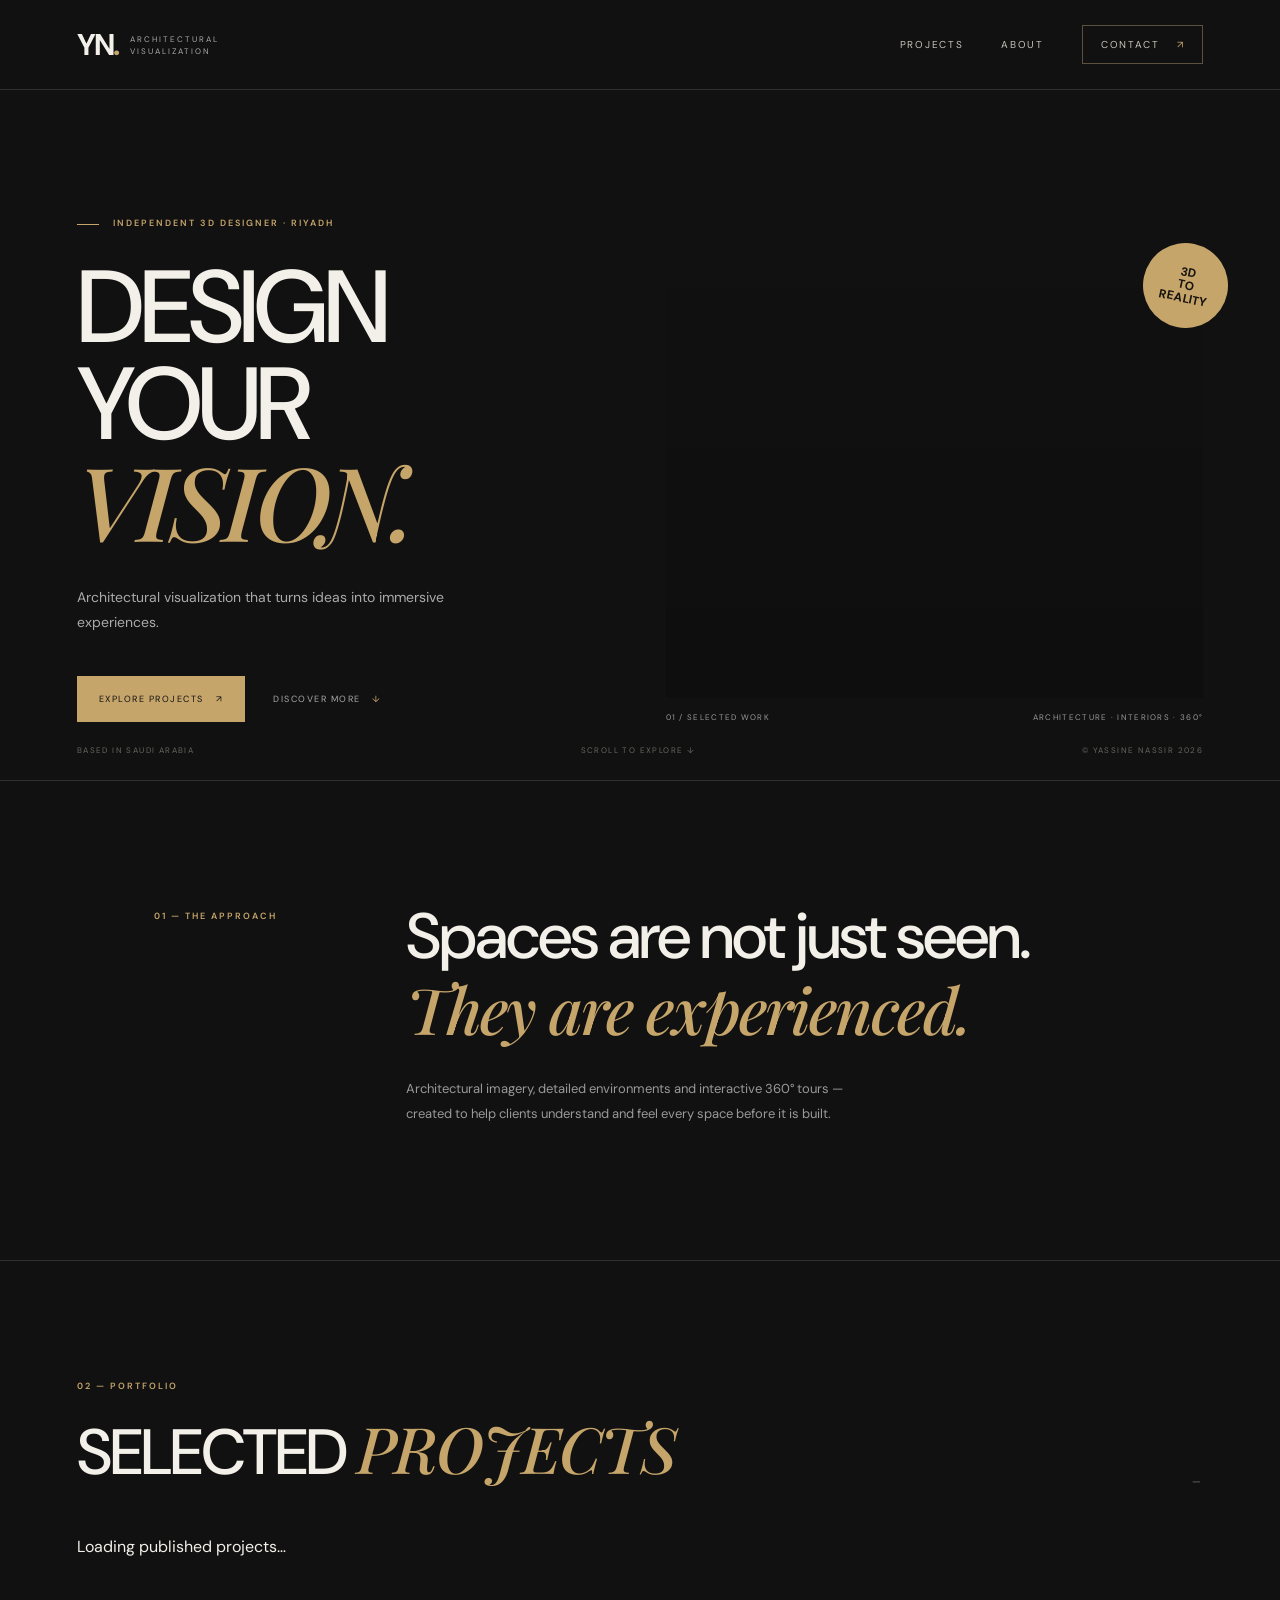
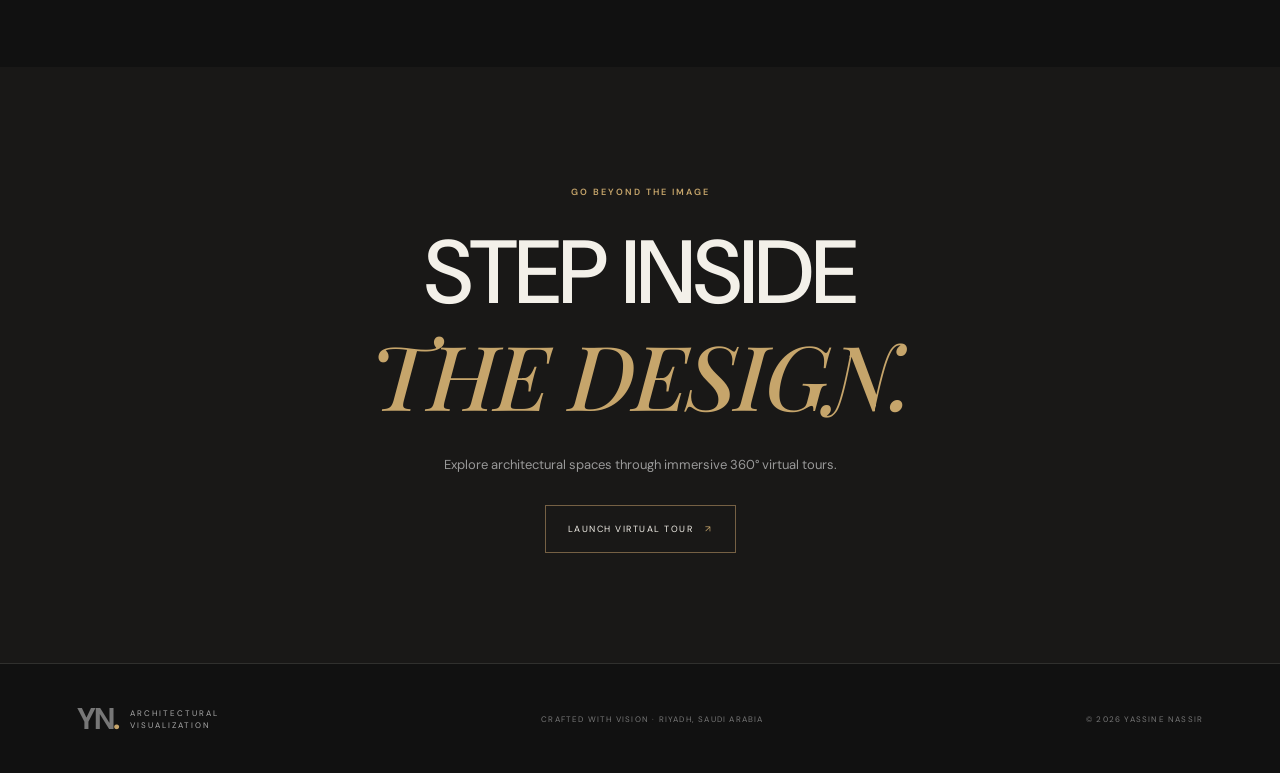
==== index.html @ 3c8d5daf "Load homepage projects from database" ====
<!doctype html>
<html lang="en">
<head>
  <meta charset="utf-8"><meta name="viewport" content="width=device-width,initial-scale=1">
  <meta name="theme-color" content="#111111"><meta name="description" content="Yassine Nassir — Architectural Visualization and 360° Virtual Tours.">
  <title>YN 3D — Architectural Visualization</title>
  <link rel="preconnect" href="https://fonts.googleapis.com"><link rel="preconnect" href="https://fonts.gstatic.com" crossorigin>
  <link href="https://fonts.googleapis.com/css2?family=DM+Sans:wght@400;500;600;700&family=Playfair+Display:wght@500;600;700&display=swap" rel="stylesheet">
  <link rel="stylesheet" href="css/style.css">
</head>
<body>
  <header class="site-header"><a class="brand" href="index.html"><span class="brand-mark">YN<span>.</span></span><span class="brand-caption">ARCHITECTURAL<br>VISUALIZATION</span></a><nav><a href="#work">PROJECTS</a><a href="#about">ABOUT</a><a class="nav-contact" href="mailto:hello@example.com">CONTACT <span>↗</span></a></nav><button class="menu-toggle" aria-label="Open menu">☰</button></header>
  <main>
    <section class="hero"><div class="hero-copy"><p class="eyebrow"><span></span> INDEPENDENT 3D DESIGNER · RIYADH</p><h1>DESIGN<br>YOUR <em>VISION.</em></h1><p class="hero-text">Architectural visualization that turns ideas into immersive experiences.</p><div class="hero-actions"><a class="button button-gold" href="#work">EXPLORE PROJECTS <span>↗</span></a><a class="text-link" href="#about">DISCOVER MORE <span>↓</span></a></div></div><div class="hero-visual"><div class="hero-image"></div><div class="hero-image-label"><span>01 / SELECTED WORK</span><span>ARCHITECTURE · INTERIORS · 360°</span></div><div class="hero-stamp">3D<br>TO<br>REALITY</div></div><div class="hero-bottom"><span>BASED IN SAUDI ARABIA</span><span>SCROLL TO EXPLORE ↓</span><span>© YASSINE NASSIR 2026</span></div></section>
    <section class="intro" id="about"><p class="eyebrow">01 — THE APPROACH</p><div><h2>Spaces are not just seen.<br><em>They are experienced.</em></h2><p>Architectural imagery, detailed environments and interactive 360° tours — created to help clients understand and feel every space before it is built.</p></div></section>
    <section class="work" id="work"><div class="section-heading"><div><p class="eyebrow">02 — PORTFOLIO</p><h2>SELECTED <em>PROJECTS</em></h2></div><span class="project-count" id="project-count">—</span></div>
      <div class="project-grid" id="project-grid"><div class="projects-loading">Loading published projects…</div></div>
    </section>
    <section class="tour-cta"><p class="eyebrow">GO BEYOND THE IMAGE</p><h2>STEP INSIDE<br><em>THE DESIGN.</em></h2><p>Explore architectural spaces through immersive 360° virtual tours.</p><a class="button button-outline" href="tour.html">LAUNCH VIRTUAL TOUR <span>↗</span></a></section>
  </main>
  <footer><a class="brand" href="index.html"><span class="brand-mark">YN<span>.</span></span><span class="brand-caption">ARCHITECTURAL<br>VISUALIZATION</span></a><span>CRAFTED WITH VISION · RIYADH, SAUDI ARABIA</span><span>© 2026 YASSINE NASSIR</span></footer>
  <script src="js/site.js"></script>
</body></html>
---- css/style.css ----
:root{--bg:#111;--panel:#171717;--text:#f3f0e9;--muted:#99958d;--gold:#c6a56b;--line:#30302e}*{box-sizing:border-box}html{scroll-behavior:smooth}body{margin:0;background:var(--bg);color:var(--text);font-family:'DM Sans',sans-serif}a{color:inherit;text-decoration:none}.site-header,footer{display:flex;align-items:center;justify-content:space-between;padding:25px 6vw;border-bottom:1px solid var(--line)}.brand{display:flex;align-items:center;gap:12px}.brand-mark{font-size:30px;font-weight:700;letter-spacing:-2px}.brand-mark span{color:var(--gold)}.brand-caption{font-size:8px;line-height:1.5;letter-spacing:2px;color:#aaa}.site-header nav{display:flex;align-items:center;gap:38px;font-size:10px;letter-spacing:1.7px}.site-header nav a{color:#c7c3bb}.nav-contact{border:1px solid #5c513f;padding:12px 18px}.nav-contact span,.button span{color:var(--gold);margin-left:12px}.menu-toggle{display:none;background:none;color:white;border:0;font-size:22px}.hero{min-height:690px;padding:100px 6vw 40px;position:relative;display:grid;grid-template-columns:1fr 1.05fr;gap:6vw;align-items:center}.eyebrow{font-size:9px;letter-spacing:2px;color:var(--gold);font-weight:600}.eyebrow span{display:inline-block;width:22px;height:1px;background:var(--gold);vertical-align:middle;margin-right:10px}.hero h1{font-size:clamp(64px,8vw,116px);line-height:.94;letter-spacing:-5px;margin:30px 0;font-weight:500}.hero h1 em,h2 em,.tour-sidebar h1 em{font-family:'Playfair Display',serif;color:var(--gold);font-weight:500}.hero-text{max-width:380px;color:#aaa;line-height:1.8;font-size:14px}.hero-actions{display:flex;align-items:center;gap:28px;margin-top:40px}.button{display:inline-flex;padding:17px 22px;font-size:9px;letter-spacing:1.5px;align-items:center}.button-gold{background:var(--gold);color:#111}.button-gold span{color:#111}.text-link{font-size:9px;letter-spacing:1.5px;color:#aaa}.text-link span{color:var(--gold);margin-left:8px}.hero-visual{position:relative}.hero-image{height:490px;background:linear-gradient(0deg,rgba(0,0,0,.18),transparent),url('https://images.unsplash.com/photo-1600607687939-ce8a6c25118c?auto=format&fit=crop&w=1600&q=85') center/cover}.hero-image-label{display:flex;justify-content:space-between;padding-top:14px;font-size:8px;letter-spacing:1.3px;color:#999}.hero-stamp{position:absolute;right:-25px;top:35px;background:var(--gold);color:#17130e;width:85px;height:85px;border-radius:50%;display:grid;place-content:center;text-align:center;font-size:12px;font-weight:700;line-height:1.1;transform:rotate(12deg)}.hero-bottom{position:absolute;bottom:25px;left:6vw;right:6vw;display:flex;justify-content:space-between;color:#686660;font-size:8px;letter-spacing:1.4px}.intro{padding:120px 12vw;display:grid;grid-template-columns:.7fr 2fr;border-top:1px solid var(--line);border-bottom:1px solid var(--line)}h2{font-size:clamp(36px,5vw,65px);font-weight:500;letter-spacing:-2px;line-height:1.12;margin:0}.intro p:not(.eyebrow){max-width:480px;color:#999;line-height:1.9;font-size:13px;margin-top:28px}.work{padding:110px 6vw}.section-heading{display:flex;justify-content:space-between;align-items:end;margin-bottom:48px}.section-heading h2{margin-top:20px}.project-count{font-size:10px;color:#777;letter-spacing:2px}.project-grid{display:grid;grid-template-columns:1fr 1fr;gap:50px 25px}.project-large{grid-column:span 2}.project-image{height:320px;display:block;position:relative;overflow:hidden;background-size:cover;background-position:center}.project-large .project-image{height:510px}.image-villa{background-image:url('https://images.unsplash.com/photo-1600607687920-4e2a09cf159d?auto=format&fit=crop&w=1800&q=85')}.image-interior{background-image:url('https://images.unsplash.com/photo-1600210492486-724fe5c67fb0?auto=format&fit=crop&w=1200&q=85')}.image-hospital{background-image:url('https://images.unsplash.com/photo-1519494026892-80bbd2d6fd0d?auto=format&fit=crop&w=1200&q=85')}.project-image:after{content:'';position:absolute;inset:0;background:linear-gradient(0deg,rgba(0,0,0,.4),transparent 55%)}.project-type{position:absolute;bottom:20px;left:22px;z-index:1;font-size:9px;letter-spacing:1.7px}.project-open{position:absolute;right:20px;top:20px;z-index:1;background:var(--gold);color:#111;border-radius:50%;width:42px;height:42px;display:grid;place-items:center}.project-meta{display:flex;justify-content:space-between;align-items:center;padding:20px 0;border-bottom:1px solid var(--line)}.project-meta h3{font-size:17px;font-weight:500;margin:0 0 7px}.project-meta p{font-size:10px;color:#888;margin:0}.project-arrow{font-size:9px;letter-spacing:1px;color:var(--gold)}.muted{color:#666}.tour-cta{text-align:center;padding:110px 20px;background:#191817}.tour-cta h2{font-size:clamp(50px,7vw,90px);margin:25px 0}.tour-cta>p:not(.eyebrow){color:#999;font-size:13px;margin-bottom:32px}.button-outline{border:1px solid #756044}.tour-cta .button-outline span{color:var(--gold)}footer{border-top:1px solid var(--line);border-bottom:0;color:#777;font-size:8px;letter-spacing:1.2px;padding-top:35px;padding-bottom:35px}@media(max-width:760px){.site-header nav{display:none}.menu-toggle{display:block}.hero{display:block;padding-top:75px;padding-bottom:90px}.hero h1{font-size:72px}.hero-visual{margin-top:55px}.hero-image{height:340px}.hero-bottom span:nth-child(2){display:none}.intro{padding:75px 7vw;display:block}.intro>div{margin-top:30px}.work{padding:75px 6vw}.project-grid{grid-template-columns:1fr}.project-large{grid-column:auto}.project-large .project-image,.project-image{height:280px}.project-meta{gap:10px}.project-meta h3{font-size:14px}.project-arrow{font-size:8px}footer{flex-wrap:wrap;gap:20px}footer>span:nth-child(2){display:none}}
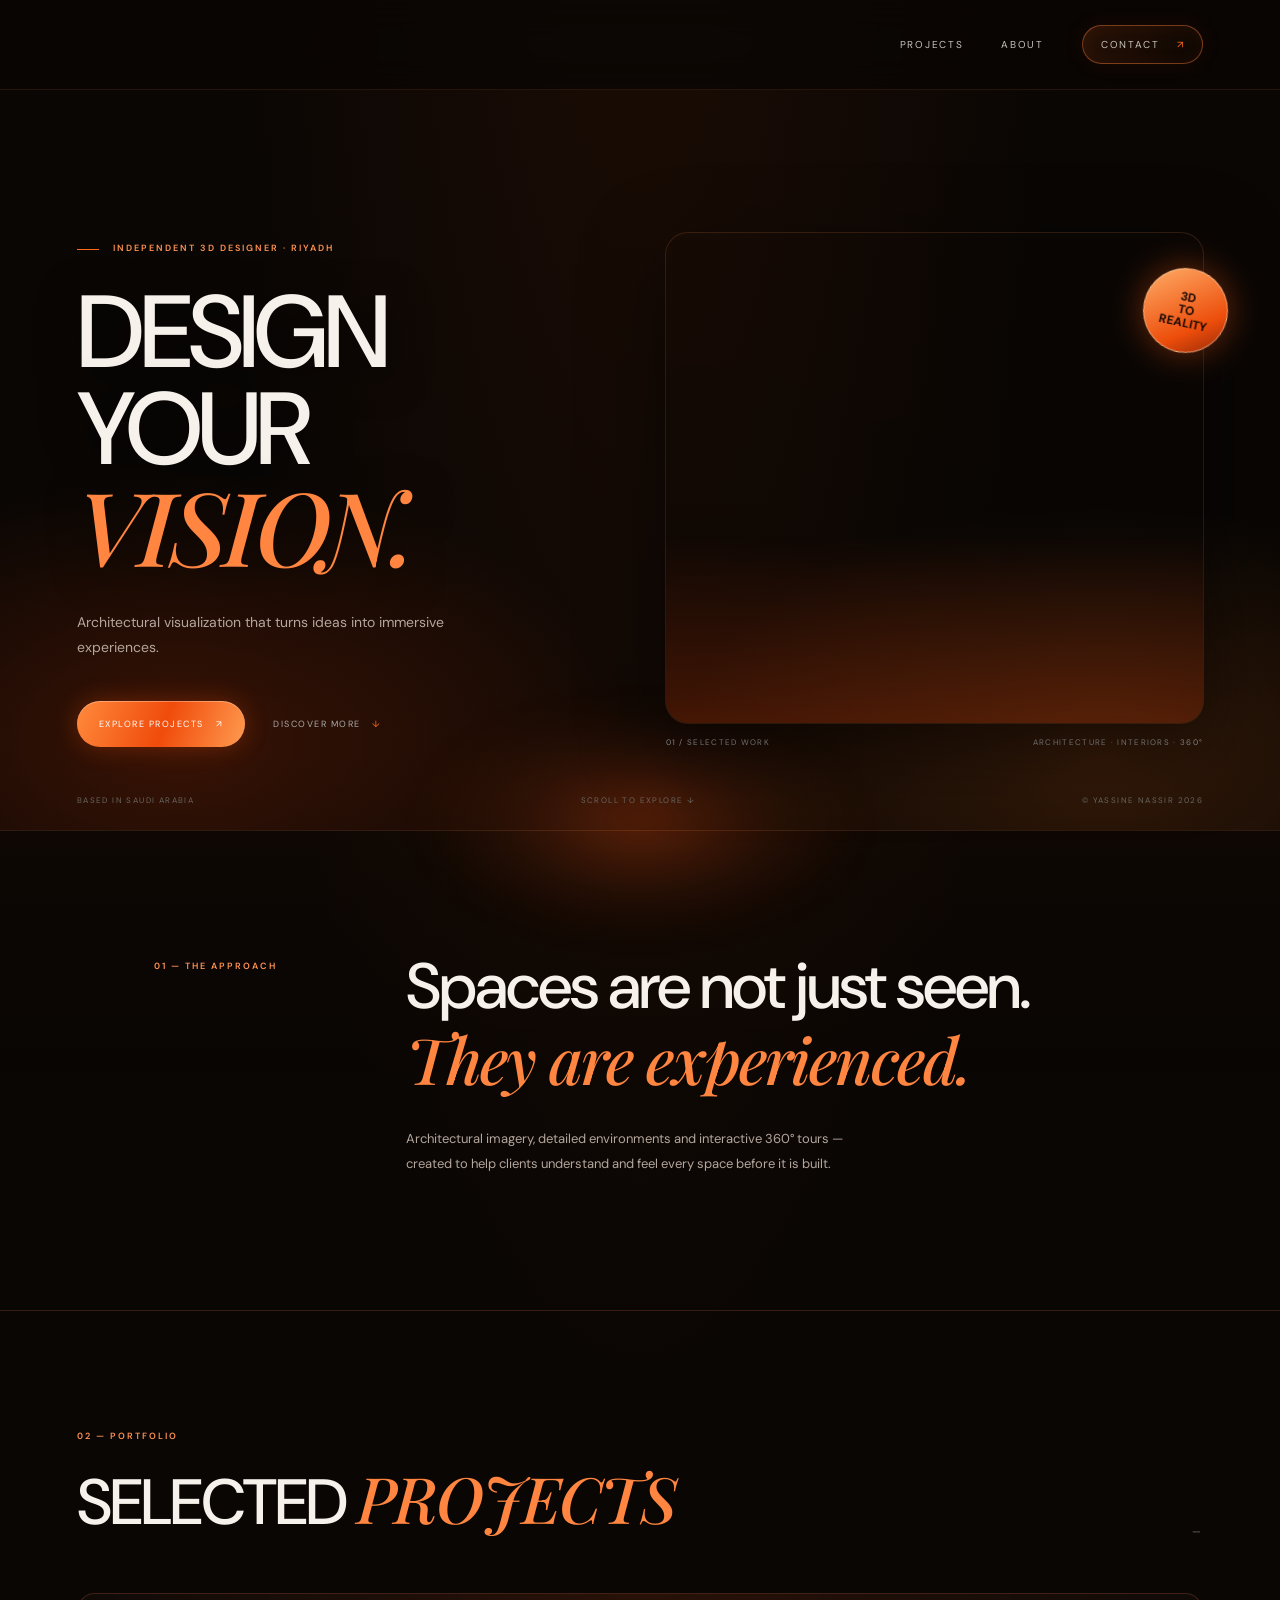
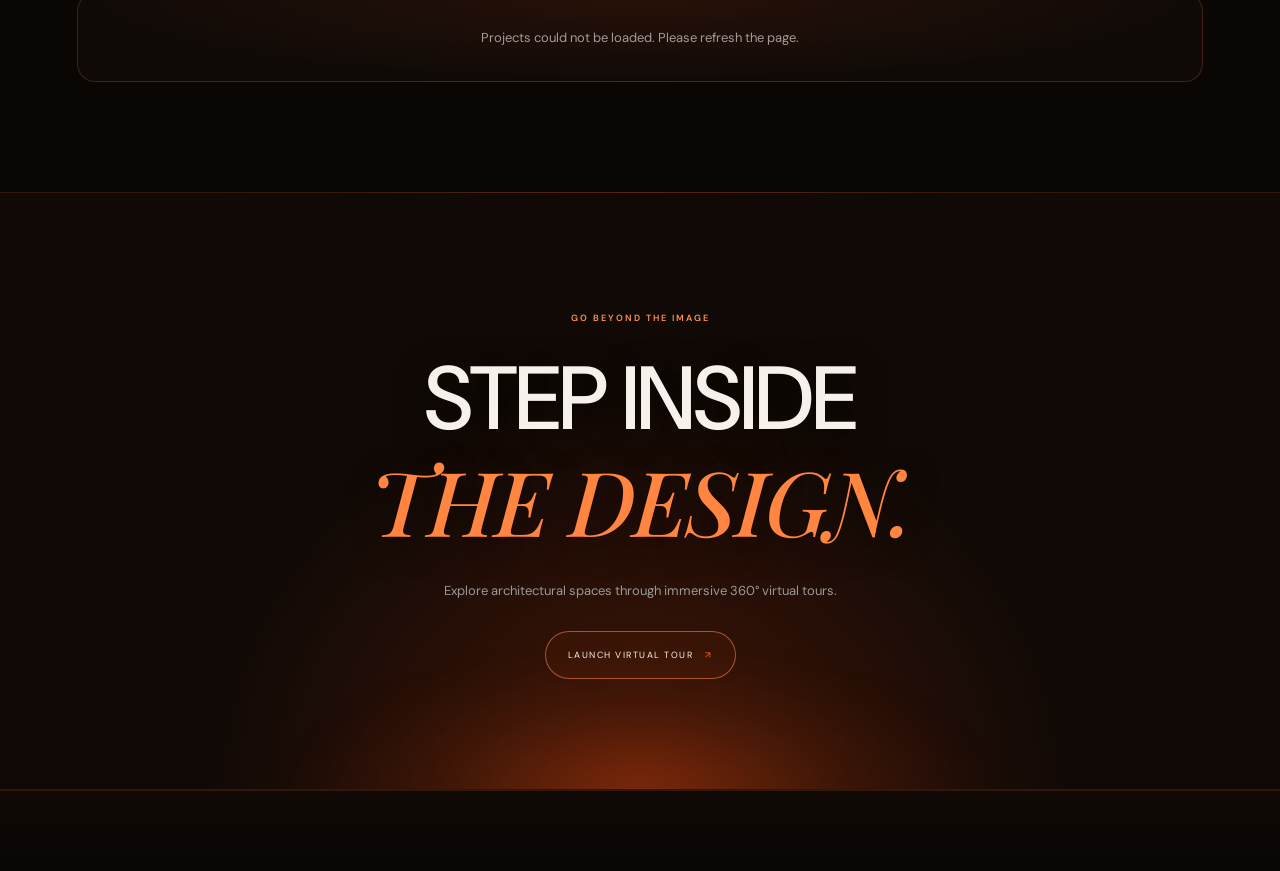
==== commit 30b8671d: "Use Moroccan 3DYN emblem in site header and footer" ====
--- a/index.html
+++ b/index.html
@@ -9,7 +9,7 @@
   <link rel="stylesheet" href="css/style.css">
 </head>
 <body>
-  <header class="site-header"><a class="brand" href="index.html"><span class="brand-mark">YN<span>.</span></span><span class="brand-caption">ARCHITECTURAL<br>VISUALIZATION</span></a><nav><a href="#work">PROJECTS</a><a href="#about">ABOUT</a><a class="nav-contact" href="mailto:hello@example.com">CONTACT <span>↗</span></a></nav><button class="menu-toggle" aria-label="Open menu">☰</button></header>
+  <header class="site-header"><a class="brand" href="index.html" aria-label="3DYN — Morocco Heritage Design"><img class="brand-logo" src="assets/3dyn-moroccan-logo.svg" alt="3DYN Morocco Heritage Design"></a><nav><a href="#work">PROJECTS</a><a href="#about">ABOUT</a><a class="nav-contact" href="mailto:hello@example.com">CONTACT <span>↗</span></a></nav><button class="menu-toggle" aria-label="Open menu">☰</button></header>
   <main>
     <section class="hero"><div class="hero-copy"><p class="eyebrow"><span></span> INDEPENDENT 3D DESIGNER · RIYADH</p><h1>DESIGN<br>YOUR <em>VISION.</em></h1><p class="hero-text">Architectural visualization that turns ideas into immersive experiences.</p><div class="hero-actions"><a class="button button-gold" href="#work">EXPLORE PROJECTS <span>↗</span></a><a class="text-link" href="#about">DISCOVER MORE <span>↓</span></a></div></div><div class="hero-visual"><div class="hero-image"></div><div class="hero-image-label"><span>01 / SELECTED WORK</span><span>ARCHITECTURE · INTERIORS · 360°</span></div><div class="hero-stamp">3D<br>TO<br>REALITY</div></div><div class="hero-bottom"><span>BASED IN SAUDI ARABIA</span><span>SCROLL TO EXPLORE ↓</span><span>© YASSINE NASSIR 2026</span></div></section>
     <section class="intro" id="about"><p class="eyebrow">01 — THE APPROACH</p><div><h2>Spaces are not just seen.<br><em>They are experienced.</em></h2><p>Architectural imagery, detailed environments and interactive 360° tours — created to help clients understand and feel every space before it is built.</p></div></section>
@@ -18,6 +18,6 @@
     </section>
     <section class="tour-cta"><p class="eyebrow">GO BEYOND THE IMAGE</p><h2>STEP INSIDE<br><em>THE DESIGN.</em></h2><p>Explore architectural spaces through immersive 360° virtual tours.</p><a class="button button-outline" href="tour.html">LAUNCH VIRTUAL TOUR <span>↗</span></a></section>
   </main>
-  <footer><a class="brand" href="index.html"><span class="brand-mark">YN<span>.</span></span><span class="brand-caption">ARCHITECTURAL<br>VISUALIZATION</span></a><span>CRAFTED WITH VISION · RIYADH, SAUDI ARABIA</span><span>© 2026 YASSINE NASSIR</span></footer>
+  <footer><a class="brand" href="index.html" aria-label="3DYN — Morocco Heritage Design"><img class="brand-logo" src="assets/3dyn-moroccan-logo.svg" alt="3DYN Morocco Heritage Design"></a><span>CRAFTED WITH VISION · RIYADH, SAUDI ARABIA</span><span>© 2026 YASSINE NASSIR</span></footer>
   <script src="js/site.js"></script>
 </body></html>
--- a/css/style.css
+++ b/css/style.css
@@ -1 +1,163 @@
 :root{--bg:#111;--panel:#171717;--text:#f3f0e9;--muted:#99958d;--gold:#c6a56b;--line:#30302e}*{box-sizing:border-box}html{scroll-behavior:smooth}body{margin:0;background:var(--bg);color:var(--text);font-family:'DM Sans',sans-serif}a{color:inherit;text-decoration:none}.site-header,footer{display:flex;align-items:center;justify-content:space-between;padding:25px 6vw;border-bottom:1px solid var(--line)}.brand{display:flex;align-items:center;gap:12px}.brand-mark{font-size:30px;font-weight:700;letter-spacing:-2px}.brand-mark span{color:var(--gold)}.brand-caption{font-size:8px;line-height:1.5;letter-spacing:2px;color:#aaa}.site-header nav{display:flex;align-items:center;gap:38px;font-size:10px;letter-spacing:1.7px}.site-header nav a{color:#c7c3bb}.nav-contact{border:1px solid #5c513f;padding:12px 18px}.nav-contact span,.button span{color:var(--gold);margin-left:12px}.menu-toggle{display:none;background:none;color:white;border:0;font-size:22px}.hero{min-height:690px;padding:100px 6vw 40px;position:relative;display:grid;grid-template-columns:1fr 1.05fr;gap:6vw;align-items:center}.eyebrow{font-size:9px;letter-spacing:2px;color:var(--gold);font-weight:600}.eyebrow span{display:inline-block;width:22px;height:1px;background:var(--gold);vertical-align:middle;margin-right:10px}.hero h1{font-size:clamp(64px,8vw,116px);line-height:.94;letter-spacing:-5px;margin:30px 0;font-weight:500}.hero h1 em,h2 em,.tour-sidebar h1 em{font-family:'Playfair Display',serif;color:var(--gold);font-weight:500}.hero-text{max-width:380px;color:#aaa;line-height:1.8;font-size:14px}.hero-actions{display:flex;align-items:center;gap:28px;margin-top:40px}.button{display:inline-flex;padding:17px 22px;font-size:9px;letter-spacing:1.5px;align-items:center}.button-gold{background:var(--gold);color:#111}.button-gold span{color:#111}.text-link{font-size:9px;letter-spacing:1.5px;color:#aaa}.text-link span{color:var(--gold);margin-left:8px}.hero-visual{position:relative}.hero-image{height:490px;background:linear-gradient(0deg,rgba(0,0,0,.18),transparent),url('https://images.unsplash.com/photo-1600607687939-ce8a6c25118c?auto=format&fit=crop&w=1600&q=85') center/cover}.hero-image-label{display:flex;justify-content:space-between;padding-top:14px;font-size:8px;letter-spacing:1.3px;color:#999}.hero-stamp{position:absolute;right:-25px;top:35px;background:var(--gold);color:#17130e;width:85px;height:85px;border-radius:50%;display:grid;place-content:center;text-align:center;font-size:12px;font-weight:700;line-height:1.1;transform:rotate(12deg)}.hero-bottom{position:absolute;bottom:25px;left:6vw;right:6vw;display:flex;justify-content:space-between;color:#686660;font-size:8px;letter-spacing:1.4px}.intro{padding:120px 12vw;display:grid;grid-template-columns:.7fr 2fr;border-top:1px solid var(--line);border-bottom:1px solid var(--line)}h2{font-size:clamp(36px,5vw,65px);font-weight:500;letter-spacing:-2px;line-height:1.12;margin:0}.intro p:not(.eyebrow){max-width:480px;color:#999;line-height:1.9;font-size:13px;margin-top:28px}.work{padding:110px 6vw}.section-heading{display:flex;justify-content:space-between;align-items:end;margin-bottom:48px}.section-heading h2{margin-top:20px}.project-count{font-size:10px;color:#777;letter-spacing:2px}.project-grid{display:grid;grid-template-columns:1fr 1fr;gap:50px 25px}.project-large{grid-column:span 2}.project-image{height:320px;display:block;position:relative;overflow:hidden;background-size:cover;background-position:center}.project-large .project-image{height:510px}.image-villa{background-image:url('https://images.unsplash.com/photo-1600607687920-4e2a09cf159d?auto=format&fit=crop&w=1800&q=85')}.image-interior{background-image:url('https://images.unsplash.com/photo-1600210492486-724fe5c67fb0?auto=format&fit=crop&w=1200&q=85')}.image-hospital{background-image:url('https://images.unsplash.com/photo-1519494026892-80bbd2d6fd0d?auto=format&fit=crop&w=1200&q=85')}.project-image:after{content:'';position:absolute;inset:0;background:linear-gradient(0deg,rgba(0,0,0,.4),transparent 55%)}.project-type{position:absolute;bottom:20px;left:22px;z-index:1;font-size:9px;letter-spacing:1.7px}.project-open{position:absolute;right:20px;top:20px;z-index:1;background:var(--gold);color:#111;border-radius:50%;width:42px;height:42px;display:grid;place-items:center}.project-meta{display:flex;justify-content:space-between;align-items:center;padding:20px 0;border-bottom:1px solid var(--line)}.project-meta h3{font-size:17px;font-weight:500;margin:0 0 7px}.project-meta p{font-size:10px;color:#888;margin:0}.project-arrow{font-size:9px;letter-spacing:1px;color:var(--gold)}.muted{color:#666}.tour-cta{text-align:center;padding:110px 20px;background:#191817}.tour-cta h2{font-size:clamp(50px,7vw,90px);margin:25px 0}.tour-cta>p:not(.eyebrow){color:#999;font-size:13px;margin-bottom:32px}.button-outline{border:1px solid #756044}.tour-cta .button-outline span{color:var(--gold)}footer{border-top:1px solid var(--line);border-bottom:0;color:#777;font-size:8px;letter-spacing:1.2px;padding-top:35px;padding-bottom:35px}@media(max-width:760px){.site-header nav{display:none}.menu-toggle{display:block}.hero{display:block;padding-top:75px;padding-bottom:90px}.hero h1{font-size:72px}.hero-visual{margin-top:55px}.hero-image{height:340px}.hero-bottom span:nth-child(2){display:none}.intro{padding:75px 7vw;display:block}.intro>div{margin-top:30px}.work{padding:75px 6vw}.project-grid{grid-template-columns:1fr}.project-large{grid-column:auto}.project-large .project-image,.project-image{height:280px}.project-meta{gap:10px}.project-meta h3{font-size:14px}.project-arrow{font-size:8px}footer{flex-wrap:wrap;gap:20px}footer>span:nth-child(2){display:none}}
+
+/* Dynamic portfolio cards */
+.project-dynamic-image img{position:absolute;inset:0;width:100%;height:100%;object-fit:cover;transition:transform .6s ease}
+.project-dynamic-image:hover img{transform:scale(1.035)}
+.project-fallback-image{position:absolute;inset:0;background:linear-gradient(0deg,rgba(0,0,0,.35),transparent 55%),url('https://images.unsplash.com/photo-1600607687920-4e2a09cf159d?auto=format&fit=crop&w=1800&q=85') center/cover}
+.projects-loading{grid-column:1/-1;padding:35px;border:1px dashed var(--line);color:var(--muted);text-align:center;font-size:13px}
+
+
+/* ===== Velocity-inspired motion identity: dark ember / orange glow ===== */
+:root{
+  --bg:#090604;--panel:#120b07;--text:#f7f1eb;--muted:#a69a90;
+  --gold:#ff6a1a;--line:rgba(255,143,76,.16);
+  --ember:#ff4b08;--ember-soft:#ff9a4a;
+}
+body{
+  background:
+    radial-gradient(ellipse at 50% -18%,rgba(105,39,9,.22),transparent 48%),
+    #090604;
+  overflow-x:hidden;
+}
+.site-header{
+  position:sticky;top:0;z-index:50;
+  background:rgba(9,6,4,.78);backdrop-filter:blur(18px);
+  border-bottom:1px solid rgba(255,125,54,.12);
+}
+.brand-mark span{color:#ff6a1a}
+.site-header nav a{transition:color .25s ease, text-shadow .25s ease}
+.site-header nav a:hover{color:#ff9a55;text-shadow:0 0 18px rgba(255,100,30,.55)}
+.nav-contact{
+  border:1px solid rgba(255,128,62,.42);border-radius:999px;
+  background:linear-gradient(135deg,rgba(255,105,30,.13),rgba(255,105,30,.02));
+  box-shadow:inset 0 0 18px rgba(255,95,20,.06),0 0 22px rgba(255,75,8,.08);
+}
+.hero{
+  isolation:isolate;min-height:740px;
+  background:radial-gradient(ellipse at 14% 88%,rgba(255,73,8,.20),transparent 29%),
+             radial-gradient(ellipse at 86% 90%,rgba(255,119,30,.18),transparent 27%);
+}
+.hero:before,.tour-cta:before{
+  content:"";position:absolute;z-index:-1;pointer-events:none;
+  width:440px;height:220px;left:50%;bottom:-100px;transform:translateX(-50%);
+  background:radial-gradient(ellipse,rgba(255,86,18,.32),rgba(255,86,18,.08) 42%,transparent 72%);
+  filter:blur(22px);animation:emberPulse 5s ease-in-out infinite alternate;
+}
+.hero-copy{position:relative;z-index:2}
+.hero h1{ text-shadow:0 8px 42px rgba(0,0,0,.55)}
+.hero h1 em,h2 em{color:#ff8540}
+.eyebrow{color:#ff9252}
+.hero-text,.intro p:not(.eyebrow){color:#b4a69c}
+.button{border-radius:999px;transition:transform .28s ease,box-shadow .28s ease,background .28s ease}
+.button-gold{
+  color:#fff;background:linear-gradient(110deg,#ff8a3d 0%,#f04b0b 52%,#ff9b50 100%);
+  box-shadow:0 0 24px rgba(255,83,15,.28),inset 0 1px 0 rgba(255,255,255,.32);
+}
+.button-gold span{color:#fff}
+.button-gold:hover,.button-outline:hover{transform:translateY(-3px);box-shadow:0 8px 34px rgba(255,83,15,.35)}
+.text-link:hover{color:#fff}
+.hero-visual{perspective:1000px}
+.hero-image{
+  border-radius:22px;overflow:hidden;position:relative;
+  box-shadow:0 24px 80px rgba(0,0,0,.52),0 0 0 1px rgba(255,145,83,.18);
+  transform:translateZ(0);
+}
+.hero-image:after{
+  content:"";position:absolute;inset:auto 0 0;height:38%;
+  background:linear-gradient(0deg,rgba(255,76,12,.22),transparent);
+  pointer-events:none;
+}
+.hero-stamp{
+  background:linear-gradient(145deg,#ffb16b,#ed4d0b 68%,#8e2608);
+  color:#1a0903;border:1px solid rgba(255,220,180,.55);
+  box-shadow:0 0 35px rgba(255,89,17,.42);
+  animation:stampFloat 5s ease-in-out infinite;
+}
+.intro{
+  position:relative;background:linear-gradient(180deg,rgba(255,99,24,.025),transparent 55%);
+}
+.work{position:relative}
+.section-heading{margin-bottom:55px}
+.project-grid{gap:34px 24px}
+.project-card{
+  position:relative;padding:10px;border-radius:22px;
+  background:linear-gradient(145deg,rgba(255,255,255,.055),rgba(255,255,255,.012) 42%,rgba(255,91,22,.045));
+  border:1px solid rgba(255,139,79,.13);
+  box-shadow:0 18px 55px rgba(0,0,0,.28),inset 0 1px 0 rgba(255,255,255,.045);
+  overflow:hidden;transition:transform .4s cubic-bezier(.2,.75,.25,1),border-color .35s,box-shadow .35s;
+}
+.project-card:before{
+  content:"";position:absolute;inset:-1px;pointer-events:none;opacity:0;
+  background:radial-gradient(circle at 50% 0%,rgba(255,106,35,.22),transparent 55%);
+  transition:opacity .4s;
+}
+.project-card:hover{
+  transform:translateY(-8px);border-color:rgba(255,130,65,.48);
+  box-shadow:0 24px 65px rgba(0,0,0,.42),0 0 32px rgba(255,76,15,.10);
+}
+.project-card:hover:before{opacity:1}
+.project-image,.project-large .project-image{
+  height:360px;border-radius:15px;isolation:isolate;
+}
+.project-large .project-image{height:520px}
+.project-dynamic-image img,.project-fallback-image{transition:transform .8s cubic-bezier(.2,.7,.2,1),filter .8s}
+.project-card:hover .project-dynamic-image img,.project-card:hover .project-fallback-image{
+  transform:scale(1.045);filter:saturate(1.12) brightness(1.06);
+}
+.project-image:after{
+  background:linear-gradient(0deg,rgba(9,5,3,.78),rgba(9,5,3,.02) 58%,rgba(255,98,31,.08));
+}
+.project-type{
+  padding:9px 13px;border:1px solid rgba(255,167,112,.28);
+  border-radius:999px;background:rgba(12,7,4,.55);backdrop-filter:blur(10px);
+  color:#ffbd91;
+}
+.project-open{
+  background:linear-gradient(135deg,#ff9a51,#ed4b0a);color:#fff;
+  box-shadow:0 0 25px rgba(255,79,12,.35);transition:transform .3s,box-shadow .3s;
+}
+.project-card:hover .project-open{transform:rotate(45deg);box-shadow:0 0 34px rgba(255,79,12,.6)}
+.project-meta{padding:19px 8px 10px;border-bottom:0;position:relative;z-index:1}
+.project-meta h3{transition:color .25s}
+.project-card:hover .project-meta h3{color:#ff9a60}
+.project-meta p{color:#95877e}
+.project-arrow{color:#ff9252}
+.projects-loading{
+  border:1px solid rgba(255,125,65,.2);border-radius:18px;
+  background:radial-gradient(ellipse at 50% 0%,rgba(255,83,18,.1),transparent 70%),#100a07;
+}
+.tour-cta{
+  position:relative;isolation:isolate;overflow:hidden;
+  background:radial-gradient(ellipse at 50% 100%,rgba(255,70,10,.22),transparent 48%),#100906;
+  border-top:1px solid rgba(255,130,65,.12);border-bottom:1px solid rgba(255,130,65,.12);
+}
+.tour-cta:before{bottom:-135px;width:700px;height:260px}
+.tour-cta h2{position:relative;text-shadow:0 8px 38px rgba(0,0,0,.45)}
+.button-outline{border-color:rgba(255,139,77,.55);border-radius:999px;background:rgba(255,100,30,.045)}
+footer{
+  background:linear-gradient(180deg,#100906,#090604);
+  border-top:1px solid rgba(255,130,65,.16);
+}
+footer .brand-mark{color:#f7f1eb}
+.menu-toggle{color:#ff9252}
+.reveal-ready [data-reveal]{
+  opacity:0;transform:translateY(28px);
+  transition:opacity .75s ease,transform .75s cubic-bezier(.2,.7,.2,1);
+  transition-delay:var(--reveal-delay,0ms);
+}
+.reveal-ready [data-reveal].is-visible{opacity:1;transform:translateY(0)}
+@keyframes emberPulse{from{opacity:.58;transform:translateX(-50%) scale(.88)}to{opacity:1;transform:translateX(-50%) scale(1.12)}}
+@keyframes stampFloat{0%,100%{translate:0 0;rotate:12deg}50%{translate:0 -9px;rotate:8deg}}
+@media(max-width:760px){
+  .hero{min-height:0;background:radial-gradient(ellipse at 50% 80%,rgba(255,73,8,.17),transparent 42%)}
+  .hero:before{width:280px;height:150px;bottom:-65px}
+  .hero-image{border-radius:17px}
+  .project-card{padding:7px;border-radius:17px}
+  .project-image,.project-large .project-image{height:280px;border-radius:12px}
+  .project-meta{padding:15px 6px 8px}
+  .project-card:hover{transform:translateY(-3px)}
+}
+@media(prefers-reduced-motion:reduce){
+  *,*:before,*:after{scroll-behavior:auto!important;animation-duration:.01ms!important;animation-iteration-count:1!important;transition-duration:.01ms!important}
+  .reveal-ready [data-reveal]{opacity:1;transform:none}
+}
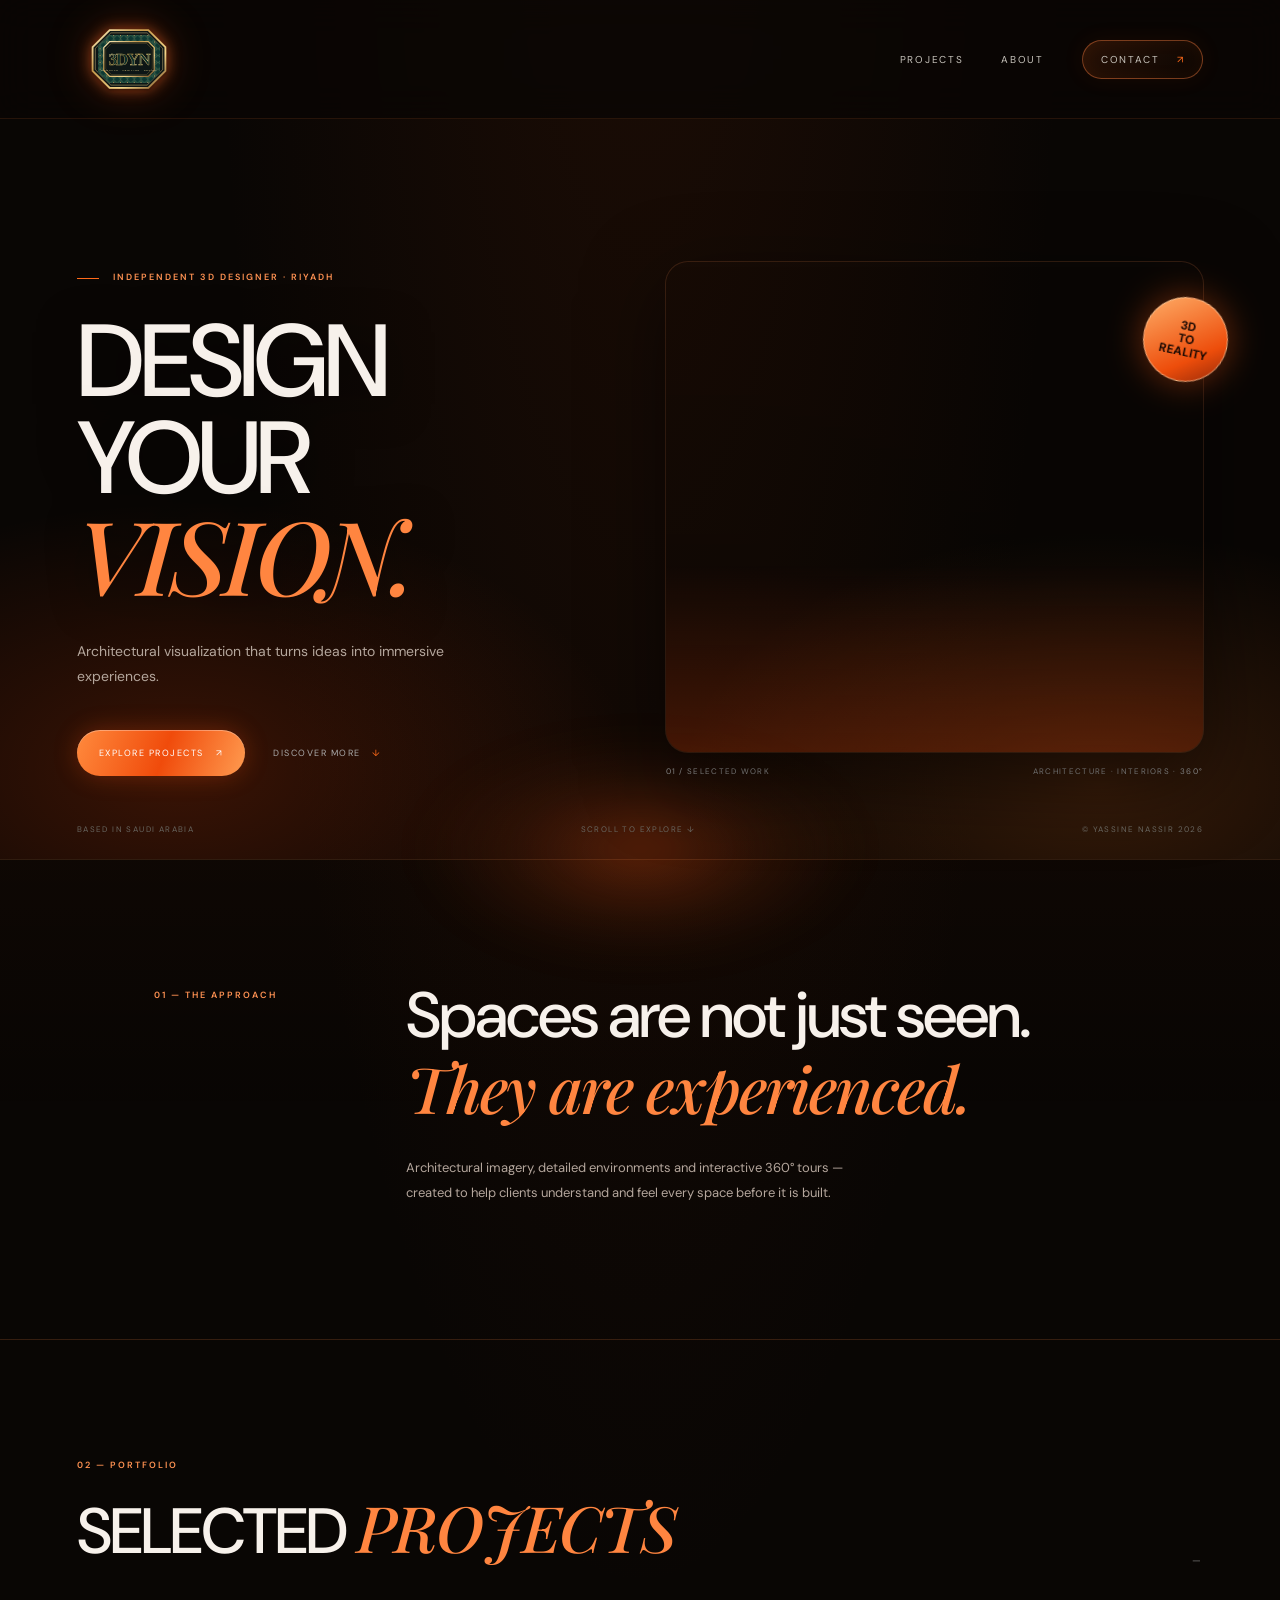
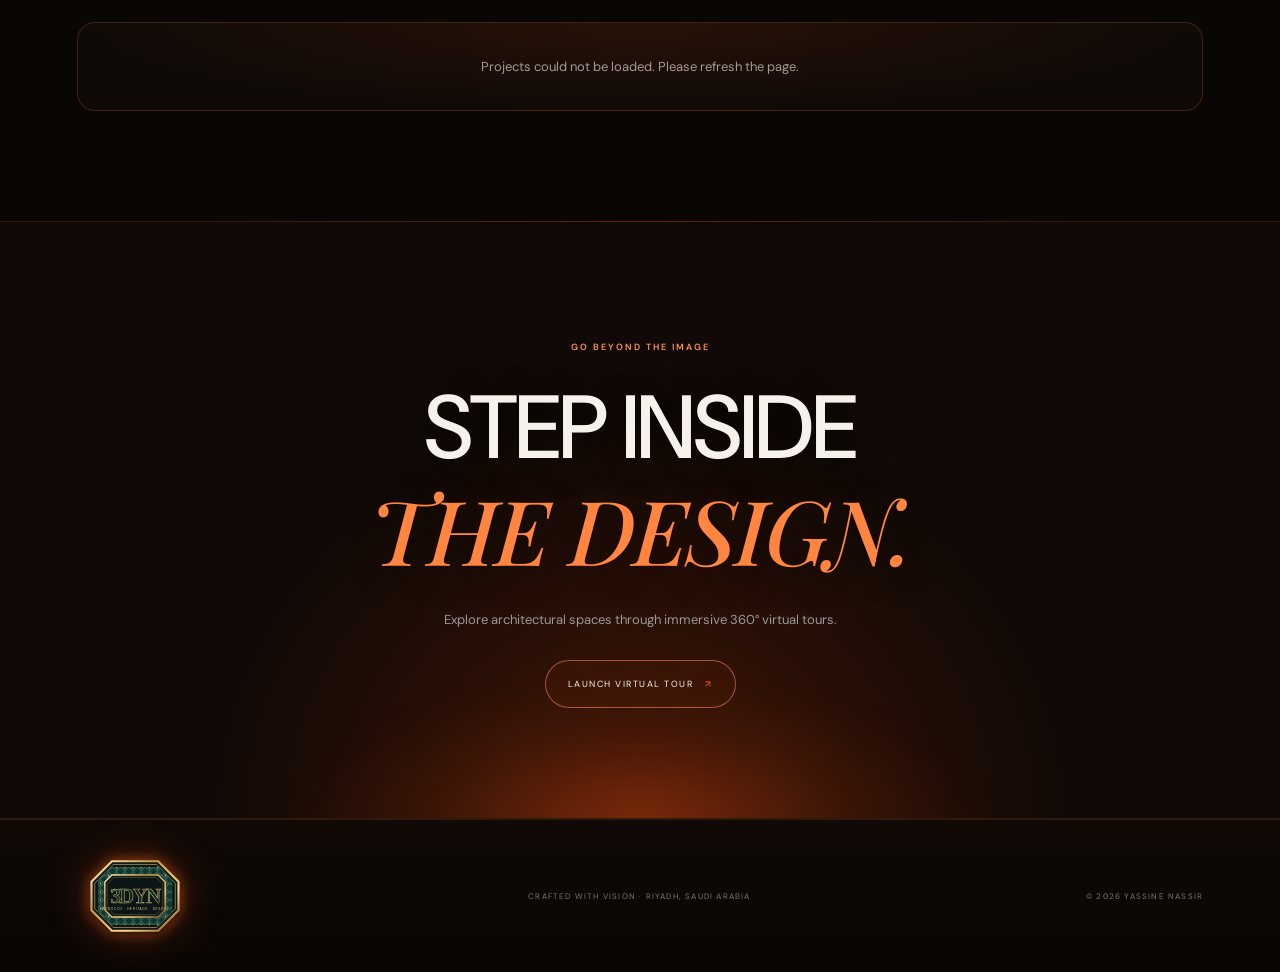
==== commit d34c8145: "Connect CONTACT button to WhatsApp" ====
--- a/index.html
+++ b/index.html
@@ -9,7 +9,7 @@
   <link rel="stylesheet" href="css/style.css">
 </head>
 <body>
-  <header class="site-header"><a class="brand" href="index.html" aria-label="3DYN — Morocco Heritage Design"><img class="brand-logo" src="assets/3dyn-moroccan-logo.svg" alt="3DYN Morocco Heritage Design"></a><nav><a href="#work">PROJECTS</a><a href="#about">ABOUT</a><a class="nav-contact" href="mailto:hello@example.com">CONTACT <span>↗</span></a></nav><button class="menu-toggle" aria-label="Open menu">☰</button></header>
+  <header class="site-header"><a class="brand" href="index.html" aria-label="3DYN — Morocco Heritage Design"><img class="brand-logo" src="assets/3dyn-moroccan-logo.svg" alt="3DYN Morocco Heritage Design"></a><nav><a href="#work">PROJECTS</a><a href="#about">ABOUT</a><a class="nav-contact" href="https://wa.me/966594920997" target="_blank" rel="noopener noreferrer">CONTACT <span>↗</span></a></nav><button class="menu-toggle" aria-label="Open menu">☰</button></header>
   <main>
     <section class="hero"><div class="hero-copy"><p class="eyebrow"><span></span> INDEPENDENT 3D DESIGNER · RIYADH</p><h1>DESIGN<br>YOUR <em>VISION.</em></h1><p class="hero-text">Architectural visualization that turns ideas into immersive experiences.</p><div class="hero-actions"><a class="button button-gold" href="#work">EXPLORE PROJECTS <span>↗</span></a><a class="text-link" href="#about">DISCOVER MORE <span>↓</span></a></div></div><div class="hero-visual"><div class="hero-image"></div><div class="hero-image-label"><span>01 / SELECTED WORK</span><span>ARCHITECTURE · INTERIORS · 360°</span></div><div class="hero-stamp">3D<br>TO<br>REALITY</div></div><div class="hero-bottom"><span>BASED IN SAUDI ARABIA</span><span>SCROLL TO EXPLORE ↓</span><span>© YASSINE NASSIR 2026</span></div></section>
     <section class="intro" id="about"><p class="eyebrow">01 — THE APPROACH</p><div><h2>Spaces are not just seen.<br><em>They are experienced.</em></h2><p>Architectural imagery, detailed environments and interactive 360° tours — created to help clients understand and feel every space before it is built.</p></div></section>
--- a/css/style.css
+++ b/css/style.css
@@ -161,3 +161,29 @@
   *,*:before,*:after{scroll-behavior:auto!important;animation-duration:.01ms!important;animation-iteration-count:1!important;transition-duration:.01ms!important}
   .reveal-ready [data-reveal]{opacity:1;transform:none}
 }
+
+
+/* 3DYN Moroccan emblem with the site's warm orange spotlight */
+.brand{display:flex;align-items:center;gap:0;min-width:0}
+.brand-logo{
+  display:block;width:112px;height:76px;object-fit:contain;
+  filter:drop-shadow(0 0 7px rgba(255,105,36,.52)) drop-shadow(0 0 20px rgba(255,83,20,.27));
+  transition:filter .35s ease,transform .35s ease;
+  animation:logoEmber 5.5s ease-in-out infinite;
+}
+.brand:hover .brand-logo{
+  transform:translateY(-2px);
+  filter:drop-shadow(0 0 10px rgba(255,123,53,.8)) drop-shadow(0 0 30px rgba(255,75,12,.48));
+}
+.site-header .brand-logo{width:104px;height:68px}
+footer .brand-logo{width:116px;height:82px}
+@keyframes logoEmber{
+  0%,100%{filter:drop-shadow(0 0 5px rgba(255,105,36,.38)) drop-shadow(0 0 14px rgba(255,83,20,.16))}
+  50%{filter:drop-shadow(0 0 10px rgba(255,126,54,.7)) drop-shadow(0 0 25px rgba(255,75,12,.34))}
+}
+@media(max-width:760px){
+  .site-header{padding:12px 6vw}
+  .site-header .brand-logo{width:86px;height:58px}
+  footer .brand-logo{width:100px;height:70px}
+}
+@media(prefers-reduced-motion:reduce){.brand-logo{animation:none}}
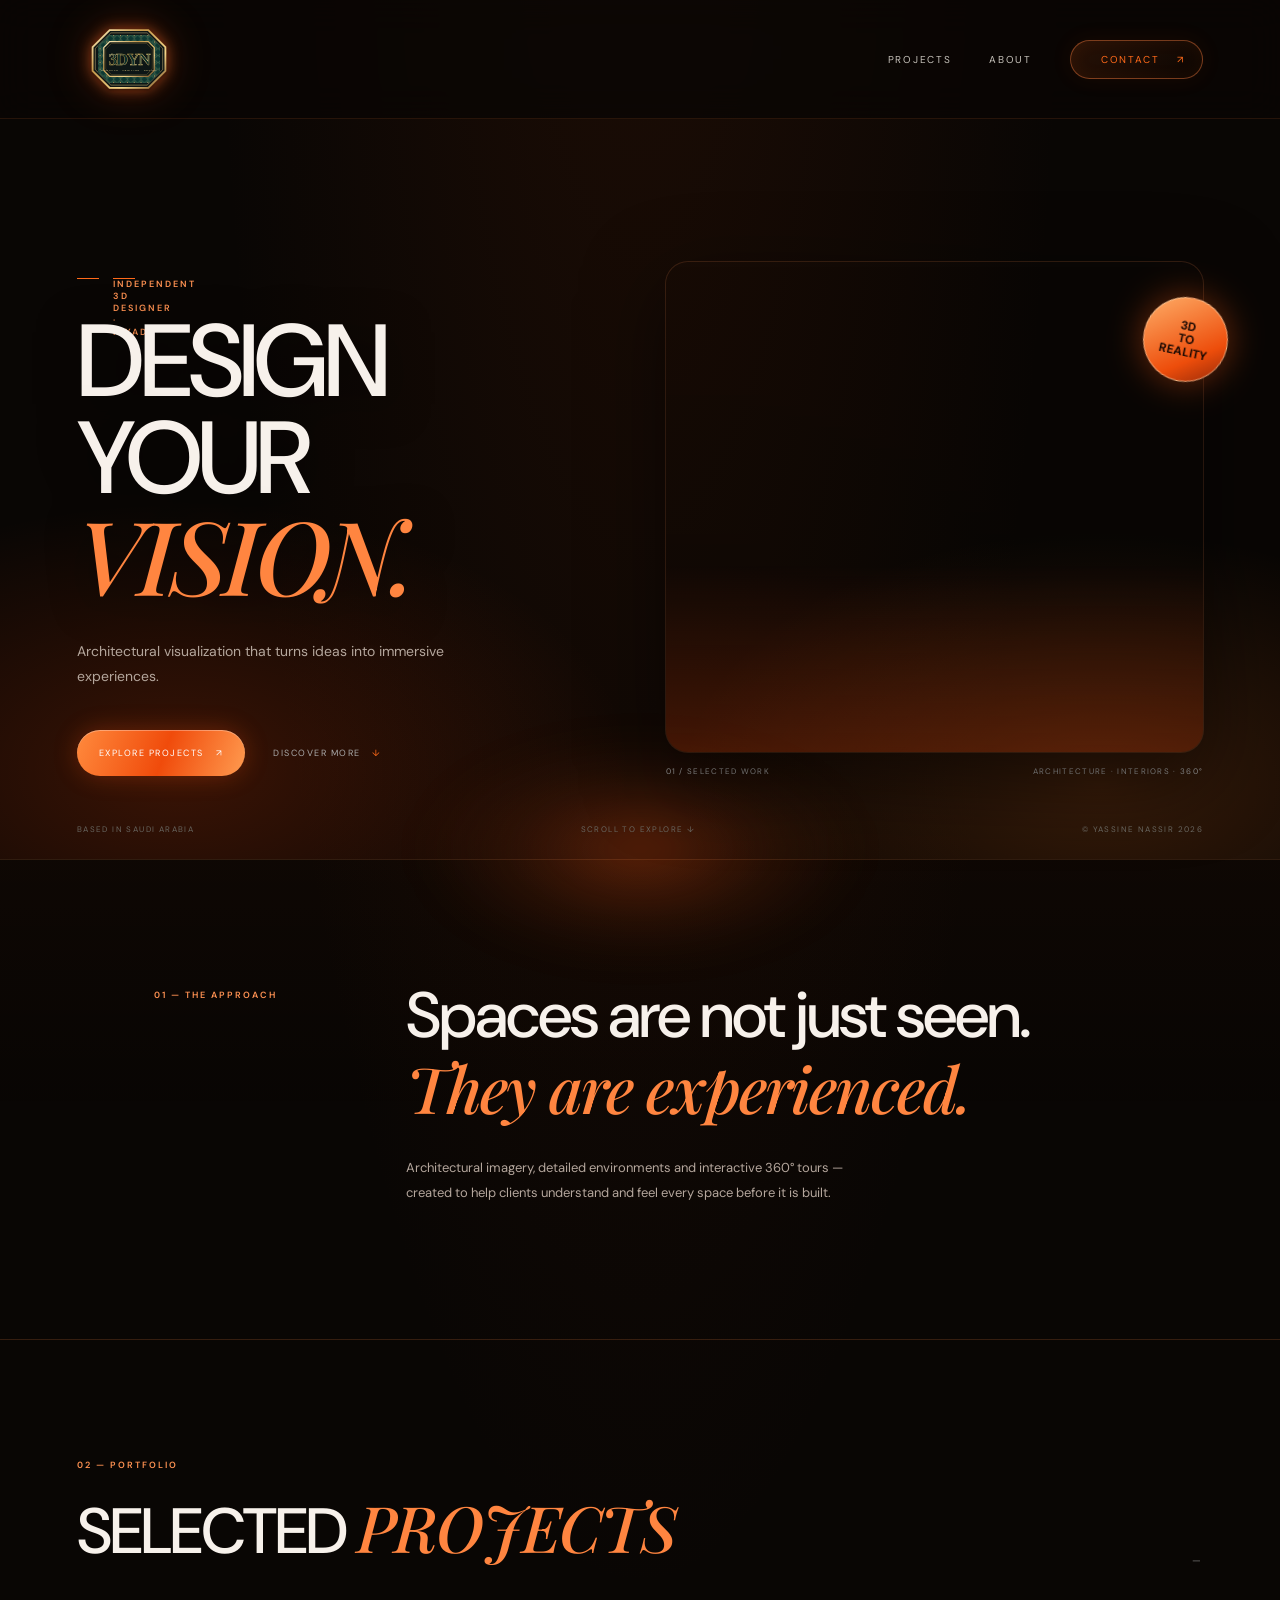
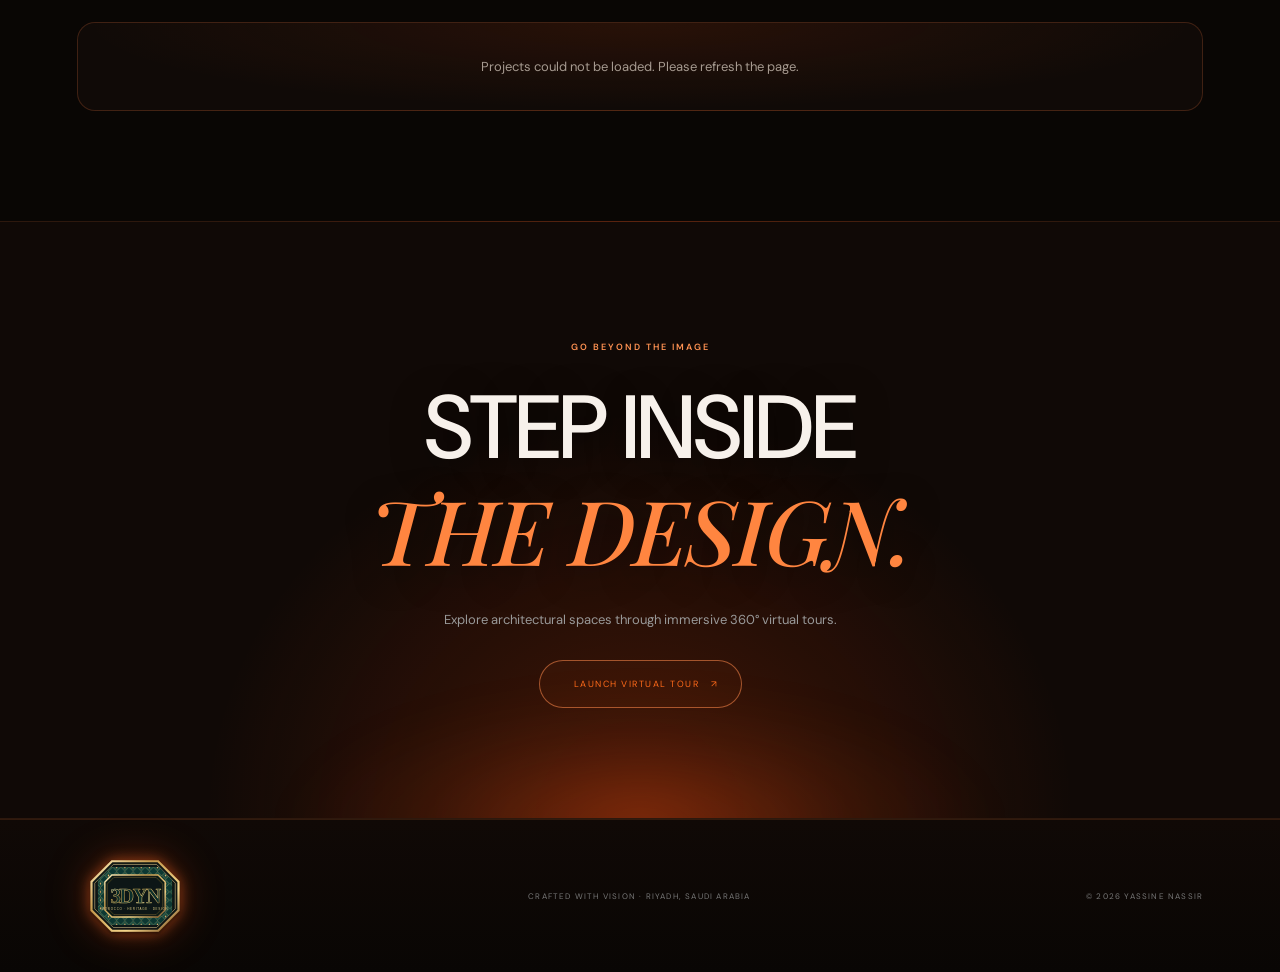
==== commit 41bac70a: "Connect homepage content to editable site settings" ====
--- a/index.html
+++ b/index.html
@@ -9,15 +9,15 @@
   <link rel="stylesheet" href="css/style.css">
 </head>
 <body>
-  <header class="site-header"><a class="brand" href="index.html" aria-label="3DYN — Morocco Heritage Design"><img class="brand-logo" src="assets/3dyn-moroccan-logo.svg" alt="3DYN Morocco Heritage Design"></a><nav><a href="#work">PROJECTS</a><a href="#about">ABOUT</a><a class="nav-contact" href="https://wa.me/966594920997" target="_blank" rel="noopener noreferrer">CONTACT <span>↗</span></a></nav><button class="menu-toggle" aria-label="Open menu">☰</button></header>
+  <header class="site-header"><a class="brand" href="index.html" aria-label="3DYN — Morocco Heritage Design"><img class="brand-logo" src="assets/3dyn-moroccan-logo.svg" alt="3DYN Morocco Heritage Design" data-site-logo></a><nav><a href="#work" data-setting="navProjects">PROJECTS</a><a href="#about" data-setting="navAbout">ABOUT</a><a class="nav-contact" href="https://wa.me/966594920997" target="_blank" rel="noopener noreferrer"><span data-setting="navContact">CONTACT</span> <span>↗</span></a></nav><button class="menu-toggle" aria-label="Open menu">☰</button></header>
   <main>
-    <section class="hero"><div class="hero-copy"><p class="eyebrow"><span></span> INDEPENDENT 3D DESIGNER · RIYADH</p><h1>DESIGN<br>YOUR <em>VISION.</em></h1><p class="hero-text">Architectural visualization that turns ideas into immersive experiences.</p><div class="hero-actions"><a class="button button-gold" href="#work">EXPLORE PROJECTS <span>↗</span></a><a class="text-link" href="#about">DISCOVER MORE <span>↓</span></a></div></div><div class="hero-visual"><div class="hero-image"></div><div class="hero-image-label"><span>01 / SELECTED WORK</span><span>ARCHITECTURE · INTERIORS · 360°</span></div><div class="hero-stamp">3D<br>TO<br>REALITY</div></div><div class="hero-bottom"><span>BASED IN SAUDI ARABIA</span><span>SCROLL TO EXPLORE ↓</span><span>© YASSINE NASSIR 2026</span></div></section>
-    <section class="intro" id="about"><p class="eyebrow">01 — THE APPROACH</p><div><h2>Spaces are not just seen.<br><em>They are experienced.</em></h2><p>Architectural imagery, detailed environments and interactive 360° tours — created to help clients understand and feel every space before it is built.</p></div></section>
-    <section class="work" id="work"><div class="section-heading"><div><p class="eyebrow">02 — PORTFOLIO</p><h2>SELECTED <em>PROJECTS</em></h2></div><span class="project-count" id="project-count">—</span></div>
+    <section class="hero"><div class="hero-copy"><p class="eyebrow"><span></span> <span data-setting="heroEyebrow">INDEPENDENT 3D DESIGNER · RIYADH</span></p><h1 id="site-hero-title">DESIGN<br>YOUR <em>VISION.</em></h1><p class="hero-text" data-setting="heroText">Architectural visualization that turns ideas into immersive experiences.</p><div class="hero-actions"><a class="button button-gold" href="#work">EXPLORE PROJECTS <span>↗</span></a><a class="text-link" href="#about">DISCOVER MORE <span>↓</span></a></div></div><div class="hero-visual"><div class="hero-image"></div><div class="hero-image-label"><span>01 / SELECTED WORK</span><span>ARCHITECTURE · INTERIORS · 360°</span></div><div class="hero-stamp">3D<br>TO<br>REALITY</div></div><div class="hero-bottom"><span>BASED IN SAUDI ARABIA</span><span>SCROLL TO EXPLORE ↓</span><span>© YASSINE NASSIR 2026</span></div></section>
+    <section class="intro" id="about"><p class="eyebrow" data-setting="aboutEyebrow">01 — THE APPROACH</p><div><h2 id="site-about-title">Spaces are not just seen.<br><em>They are experienced.</em></h2><p data-setting="aboutText">Architectural imagery, detailed environments and interactive 360° tours — created to help clients understand and feel every space before it is built.</p></div></section>
+    <section class="work" id="work"><div class="section-heading"><div><p class="eyebrow" data-setting="portfolioEyebrow">02 — PORTFOLIO</p><h2 id="site-portfolio-title">SELECTED <em>PROJECTS</em></h2></div><span class="project-count" id="project-count">—</span></div>
       <div class="project-grid" id="project-grid"><div class="projects-loading">Loading published projects…</div></div>
     </section>
-    <section class="tour-cta"><p class="eyebrow">GO BEYOND THE IMAGE</p><h2>STEP INSIDE<br><em>THE DESIGN.</em></h2><p>Explore architectural spaces through immersive 360° virtual tours.</p><a class="button button-outline" href="tour.html">LAUNCH VIRTUAL TOUR <span>↗</span></a></section>
+    <section class="tour-cta"><p class="eyebrow" data-setting="tourEyebrow">GO BEYOND THE IMAGE</p><h2 id="site-tour-title">STEP INSIDE<br><em>THE DESIGN.</em></h2><p data-setting="tourText">Explore architectural spaces through immersive 360° virtual tours.</p><a class="button button-outline" href="tour.html"><span data-setting="tourButton">LAUNCH VIRTUAL TOUR</span> <span>↗</span></a></section>
   </main>
-  <footer><a class="brand" href="index.html" aria-label="3DYN — Morocco Heritage Design"><img class="brand-logo" src="assets/3dyn-moroccan-logo.svg" alt="3DYN Morocco Heritage Design"></a><span>CRAFTED WITH VISION · RIYADH, SAUDI ARABIA</span><span>© 2026 YASSINE NASSIR</span></footer>
+  <footer><a class="brand" href="index.html" aria-label="3DYN — Morocco Heritage Design"><img class="brand-logo" src="assets/3dyn-moroccan-logo.svg" alt="3DYN Morocco Heritage Design" data-site-logo></a><span data-setting="footerText">CRAFTED WITH VISION · RIYADH, SAUDI ARABIA</span><span data-setting="footerCopyright">© 2026 YASSINE NASSIR</span></footer>
   <script src="js/site.js"></script>
 </body></html>
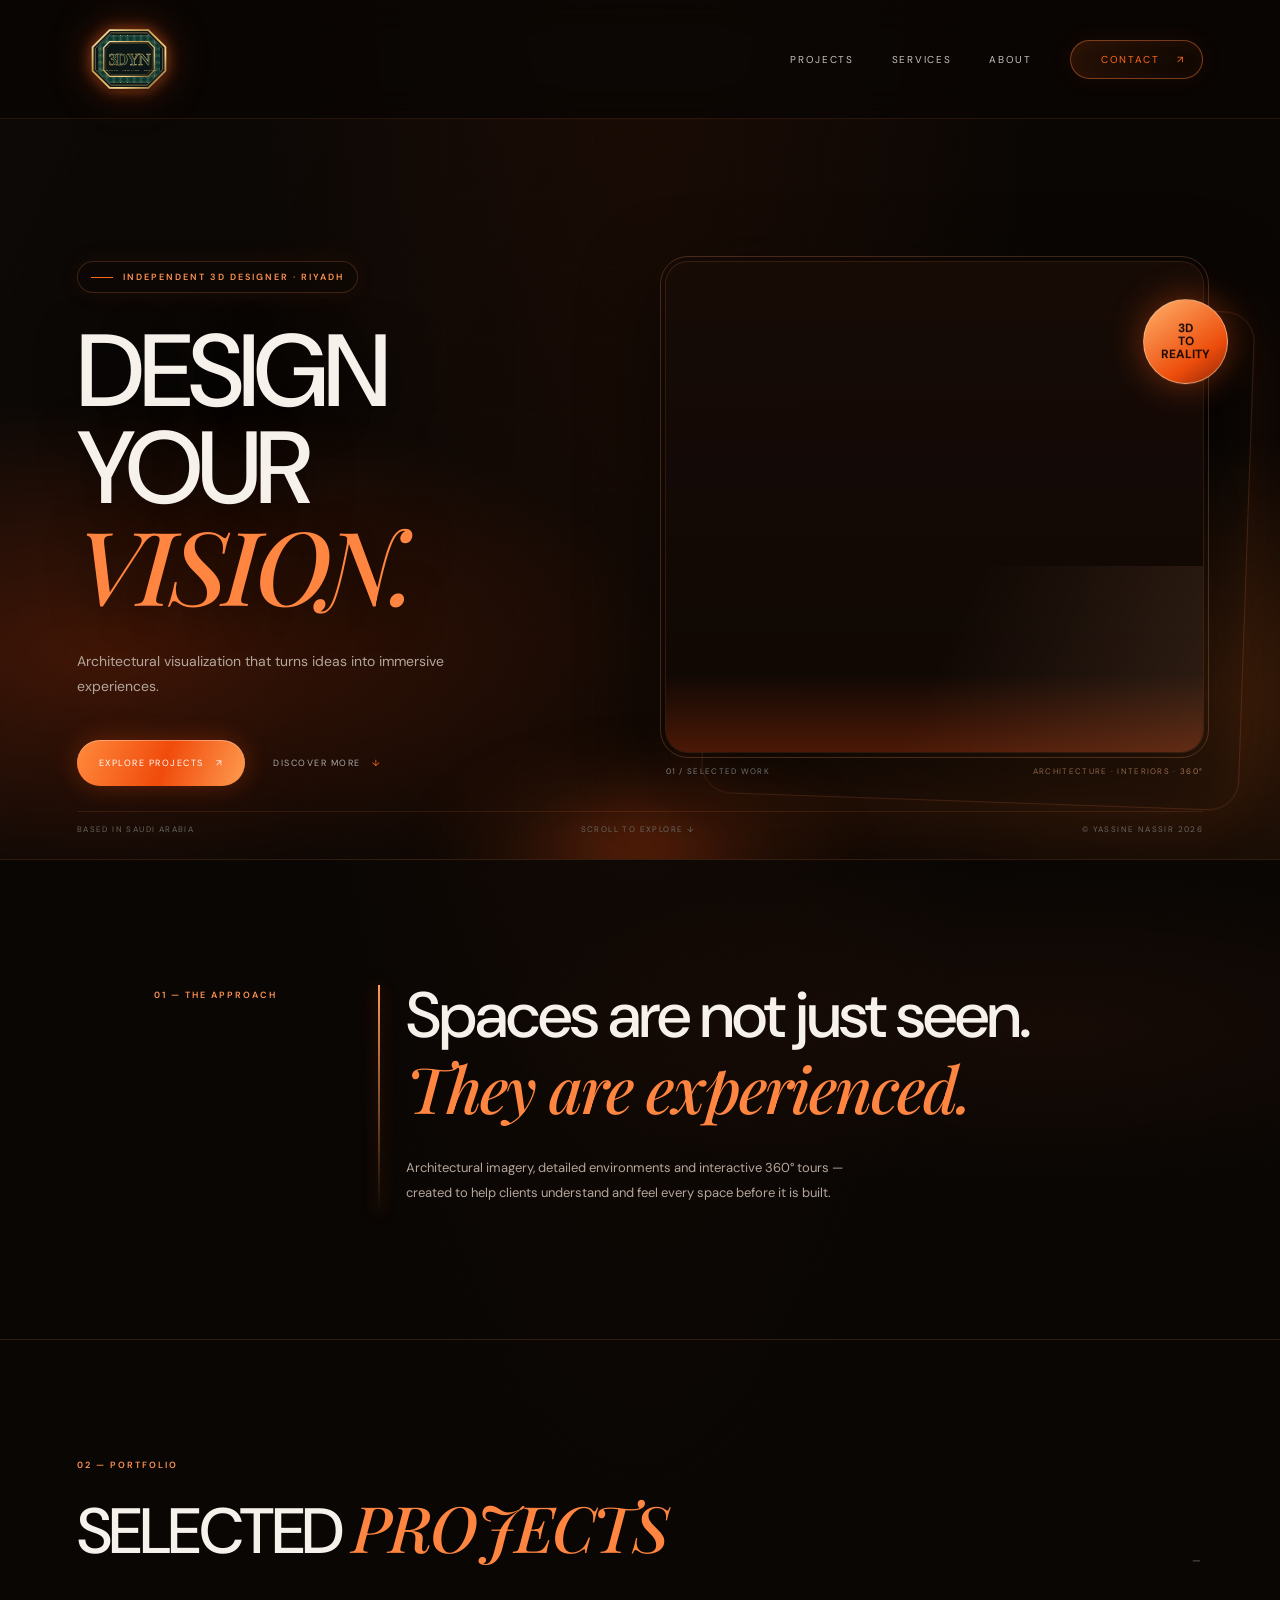
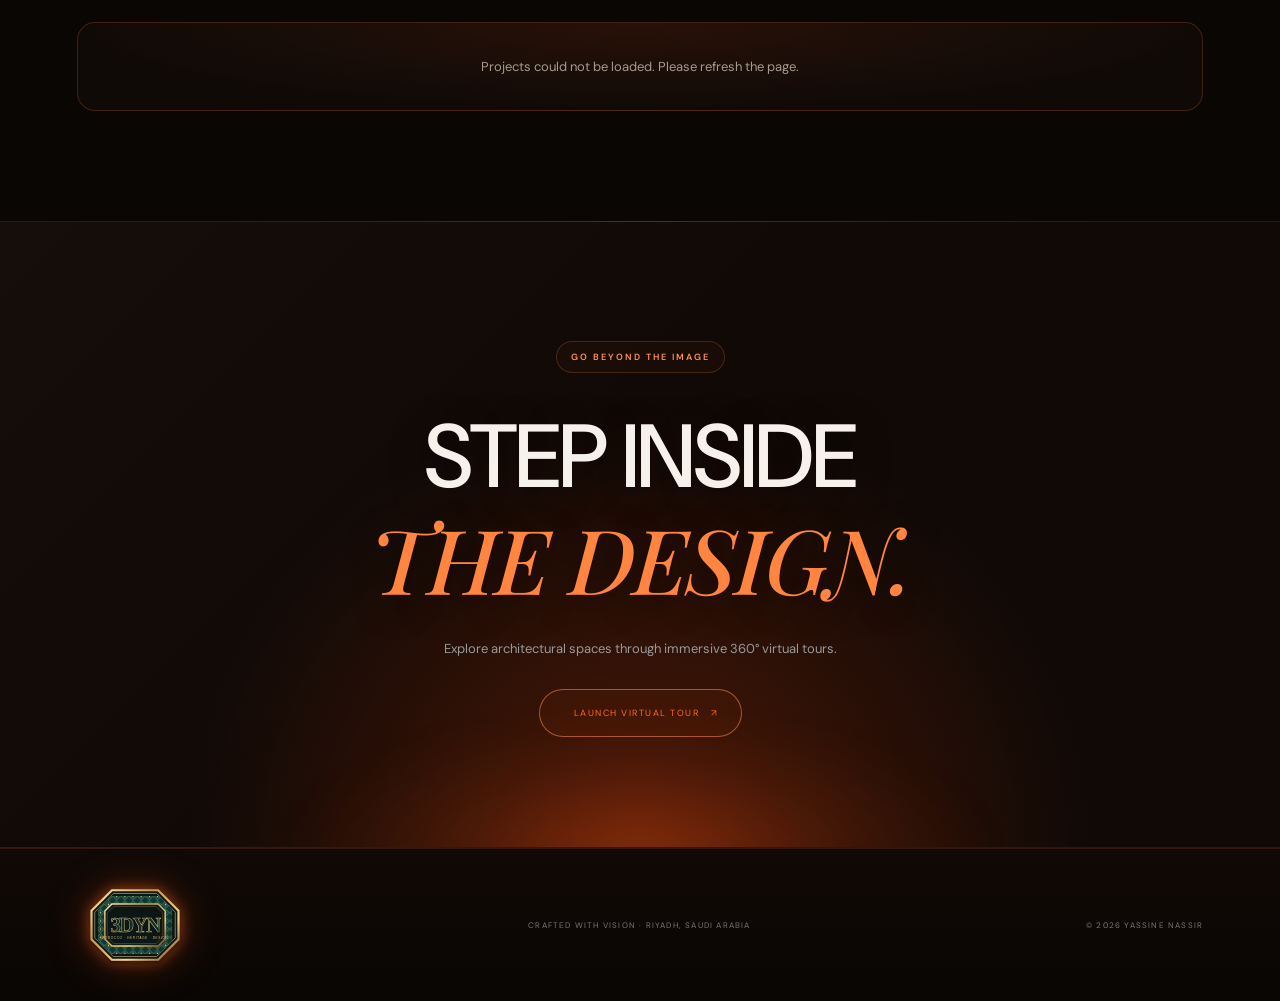
==== commit 4e45cdbb: "feat: add services and about navigation links" ====
--- a/index.html
+++ b/index.html
@@ -9,7 +9,7 @@
   <link rel="stylesheet" href="css/style.css">
 </head>
 <body>
-  <header class="site-header"><a class="brand" href="index.html" aria-label="3DYN — Morocco Heritage Design"><img class="brand-logo" src="assets/3dyn-moroccan-logo.svg" alt="3DYN Morocco Heritage Design" data-site-logo></a><nav><a href="#work" data-setting="navProjects">PROJECTS</a><a href="#about" data-setting="navAbout">ABOUT</a><a class="nav-contact" href="https://wa.me/966594920997" target="_blank" rel="noopener noreferrer"><span data-setting="navContact">CONTACT</span> <span>↗</span></a></nav><button class="menu-toggle" aria-label="Open menu">☰</button></header>
+  <header class="site-header"><a class="brand" href="index.html" aria-label="3DYN — Morocco Heritage Design"><img class="brand-logo" src="assets/3dyn-moroccan-logo.svg" alt="3DYN Morocco Heritage Design" data-site-logo></a><nav><a href="#work" data-setting="navProjects">PROJECTS</a><a href="services.html">SERVICES</a><a href="about.html" data-setting="navAbout">ABOUT</a><a class="nav-contact" href="https://wa.me/966594920997" data-whatsapp-link target="_blank" rel="noopener noreferrer"><span data-setting="navContact">CONTACT</span> <span>↗</span></a></nav><button class="menu-toggle" aria-label="Open menu">☰</button></header>
   <main>
     <section class="hero"><div class="hero-copy"><p class="eyebrow"><span></span> <span data-setting="heroEyebrow">INDEPENDENT 3D DESIGNER · RIYADH</span></p><h1 id="site-hero-title">DESIGN<br>YOUR <em>VISION.</em></h1><p class="hero-text" data-setting="heroText">Architectural visualization that turns ideas into immersive experiences.</p><div class="hero-actions"><a class="button button-gold" href="#work">EXPLORE PROJECTS <span>↗</span></a><a class="text-link" href="#about">DISCOVER MORE <span>↓</span></a></div></div><div class="hero-visual"><div class="hero-image"></div><div class="hero-image-label"><span>01 / SELECTED WORK</span><span>ARCHITECTURE · INTERIORS · 360°</span></div><div class="hero-stamp">3D<br>TO<br>REALITY</div></div><div class="hero-bottom"><span>BASED IN SAUDI ARABIA</span><span>SCROLL TO EXPLORE ↓</span><span>© YASSINE NASSIR 2026</span></div></section>
     <section class="intro" id="about"><p class="eyebrow" data-setting="aboutEyebrow">01 — THE APPROACH</p><div><h2 id="site-about-title">Spaces are not just seen.<br><em>They are experienced.</em></h2><p data-setting="aboutText">Architectural imagery, detailed environments and interactive 360° tours — created to help clients understand and feel every space before it is built.</p></div></section>
--- a/css/style.css
+++ b/css/style.css
@@ -1,4 +1,4 @@
-:root{--bg:#111;--panel:#171717;--text:#f3f0e9;--muted:#99958d;--gold:#c6a56b;--line:#30302e}*{box-sizing:border-box}html{scroll-behavior:smooth}body{margin:0;background:var(--bg);color:var(--text);font-family:'DM Sans',sans-serif}a{color:inherit;text-decoration:none}.site-header,footer{display:flex;align-items:center;justify-content:space-between;padding:25px 6vw;border-bottom:1px solid var(--line)}.brand{display:flex;align-items:center;gap:12px}.brand-mark{font-size:30px;font-weight:700;letter-spacing:-2px}.brand-mark span{color:var(--gold)}.brand-caption{font-size:8px;line-height:1.5;letter-spacing:2px;color:#aaa}.site-header nav{display:flex;align-items:center;gap:38px;font-size:10px;letter-spacing:1.7px}.site-header nav a{color:#c7c3bb}.nav-contact{border:1px solid #5c513f;padding:12px 18px}.nav-contact span,.button span{color:var(--gold);margin-left:12px}.menu-toggle{display:none;background:none;color:white;border:0;font-size:22px}.hero{min-height:690px;padding:100px 6vw 40px;position:relative;display:grid;grid-template-columns:1fr 1.05fr;gap:6vw;align-items:center}.eyebrow{font-size:9px;letter-spacing:2px;color:var(--gold);font-weight:600}.eyebrow span{display:inline-block;width:22px;height:1px;background:var(--gold);vertical-align:middle;margin-right:10px}.hero h1{font-size:clamp(64px,8vw,116px);line-height:.94;letter-spacing:-5px;margin:30px 0;font-weight:500}.hero h1 em,h2 em,.tour-sidebar h1 em{font-family:'Playfair Display',serif;color:var(--gold);font-weight:500}.hero-text{max-width:380px;color:#aaa;line-height:1.8;font-size:14px}.hero-actions{display:flex;align-items:center;gap:28px;margin-top:40px}.button{display:inline-flex;padding:17px 22px;font-size:9px;letter-spacing:1.5px;align-items:center}.button-gold{background:var(--gold);color:#111}.button-gold span{color:#111}.text-link{font-size:9px;letter-spacing:1.5px;color:#aaa}.text-link span{color:var(--gold);margin-left:8px}.hero-visual{position:relative}.hero-image{height:490px;background:linear-gradient(0deg,rgba(0,0,0,.18),transparent),url('https://images.unsplash.com/photo-1600607687939-ce8a6c25118c?auto=format&fit=crop&w=1600&q=85') center/cover}.hero-image-label{display:flex;justify-content:space-between;padding-top:14px;font-size:8px;letter-spacing:1.3px;color:#999}.hero-stamp{position:absolute;right:-25px;top:35px;background:var(--gold);color:#17130e;width:85px;height:85px;border-radius:50%;display:grid;place-content:center;text-align:center;font-size:12px;font-weight:700;line-height:1.1;transform:rotate(12deg)}.hero-bottom{position:absolute;bottom:25px;left:6vw;right:6vw;display:flex;justify-content:space-between;color:#686660;font-size:8px;letter-spacing:1.4px}.intro{padding:120px 12vw;display:grid;grid-template-columns:.7fr 2fr;border-top:1px solid var(--line);border-bottom:1px solid var(--line)}h2{font-size:clamp(36px,5vw,65px);font-weight:500;letter-spacing:-2px;line-height:1.12;margin:0}.intro p:not(.eyebrow){max-width:480px;color:#999;line-height:1.9;font-size:13px;margin-top:28px}.work{padding:110px 6vw}.section-heading{display:flex;justify-content:space-between;align-items:end;margin-bottom:48px}.section-heading h2{margin-top:20px}.project-count{font-size:10px;color:#777;letter-spacing:2px}.project-grid{display:grid;grid-template-columns:1fr 1fr;gap:50px 25px}.project-large{grid-column:span 2}.project-image{height:320px;display:block;position:relative;overflow:hidden;background-size:cover;background-position:center}.project-large .project-image{height:510px}.image-villa{background-image:url('https://images.unsplash.com/photo-1600607687920-4e2a09cf159d?auto=format&fit=crop&w=1800&q=85')}.image-interior{background-image:url('https://images.unsplash.com/photo-1600210492486-724fe5c67fb0?auto=format&fit=crop&w=1200&q=85')}.image-hospital{background-image:url('https://images.unsplash.com/photo-1519494026892-80bbd2d6fd0d?auto=format&fit=crop&w=1200&q=85')}.project-image:after{content:'';position:absolute;inset:0;background:linear-gradient(0deg,rgba(0,0,0,.4),transparent 55%)}.project-type{position:absolute;bottom:20px;left:22px;z-index:1;font-size:9px;letter-spacing:1.7px}.project-open{position:absolute;right:20px;top:20px;z-index:1;background:var(--gold);color:#111;border-radius:50%;width:42px;height:42px;display:grid;place-items:center}.project-meta{display:flex;justify-content:space-between;align-items:center;padding:20px 0;border-bottom:1px solid var(--line)}.project-meta h3{font-size:17px;font-weight:500;margin:0 0 7px}.project-meta p{font-size:10px;color:#888;margin:0}.project-arrow{font-size:9px;letter-spacing:1px;color:var(--gold)}.muted{color:#666}.tour-cta{text-align:center;padding:110px 20px;background:#191817}.tour-cta h2{font-size:clamp(50px,7vw,90px);margin:25px 0}.tour-cta>p:not(.eyebrow){color:#999;font-size:13px;margin-bottom:32px}.button-outline{border:1px solid #756044}.tour-cta .button-outline span{color:var(--gold)}footer{border-top:1px solid var(--line);border-bottom:0;color:#777;font-size:8px;letter-spacing:1.2px;padding-top:35px;padding-bottom:35px}@media(max-width:760px){.site-header nav{display:none}.menu-toggle{display:block}.hero{display:block;padding-top:75px;padding-bottom:90px}.hero h1{font-size:72px}.hero-visual{margin-top:55px}.hero-image{height:340px}.hero-bottom span:nth-child(2){display:none}.intro{padding:75px 7vw;display:block}.intro>div{margin-top:30px}.work{padding:75px 6vw}.project-grid{grid-template-columns:1fr}.project-large{grid-column:auto}.project-large .project-image,.project-image{height:280px}.project-meta{gap:10px}.project-meta h3{font-size:14px}.project-arrow{font-size:8px}footer{flex-wrap:wrap;gap:20px}footer>span:nth-child(2){display:none}}
+:root{--bg:#111;--panel:#171717;--text:#f3f0e9;--muted:#99958d;--gold:#c6a56b;--line:#30302e}*{box-sizing:border-box}html{scroll-behavior:smooth}body{margin:0;background:var(--bg);color:var(--text);font-family:'DM Sans',sans-serif}a{color:inherit;text-decoration:none}.site-header,footer{display:flex;align-items:center;justify-content:space-between;padding:25px 6vw;border-bottom:1px solid var(--line)}.brand{display:flex;align-items:center;gap:12px}.brand-mark{font-size:30px;font-weight:700;letter-spacing:-2px}.brand-mark span{color:var(--gold)}.brand-caption{font-size:8px;line-height:1.5;letter-spacing:2px;color:#aaa}.site-header nav{display:flex;align-items:center;gap:38px;font-size:10px;letter-spacing:1.7px}.site-header nav a{color:#c7c3bb}.nav-contact{border:1px solid #5c513f;padding:12px 18px}.nav-contact span,.button span{color:var(--gold);margin-left:12px}.menu-toggle{display:none;background:none;color:white;border:0;font-size:22px}.hero{min-height:690px;padding:100px 6vw 40px;position:relative;display:grid;grid-template-columns:1fr 1.05fr;gap:6vw;align-items:center}.eyebrow{font-size:9px;letter-spacing:2px;color:var(--gold);font-weight:600}.eyebrow > span:first-child{display:inline-block;width:22px;height:1px;background:var(--gold);vertical-align:middle;margin-right:10px}.hero h1{font-size:clamp(64px,8vw,116px);line-height:.94;letter-spacing:-5px;margin:30px 0;font-weight:500}.hero h1 em,h2 em,.tour-sidebar h1 em{font-family:'Playfair Display',serif;color:var(--gold);font-weight:500}.hero-text{max-width:380px;color:#aaa;line-height:1.8;font-size:14px}.hero-actions{display:flex;align-items:center;gap:28px;margin-top:40px}.button{display:inline-flex;padding:17px 22px;font-size:9px;letter-spacing:1.5px;align-items:center}.button-gold{background:var(--gold);color:#111}.button-gold span{color:#111}.text-link{font-size:9px;letter-spacing:1.5px;color:#aaa}.text-link span{color:var(--gold);margin-left:8px}.hero-visual{position:relative}.hero-image{height:490px;background:linear-gradient(0deg,rgba(0,0,0,.18),transparent),url('https://images.unsplash.com/photo-1600607687939-ce8a6c25118c?auto=format&fit=crop&w=1600&q=85') center/cover}.hero-image-label{display:flex;justify-content:space-between;padding-top:14px;font-size:8px;letter-spacing:1.3px;color:#999}.hero-stamp{position:absolute;right:-25px;top:35px;background:var(--gold);color:#17130e;width:85px;height:85px;border-radius:50%;display:grid;place-content:center;text-align:center;font-size:12px;font-weight:700;line-height:1.1;transform:rotate(12deg)}.hero-bottom{position:absolute;bottom:25px;left:6vw;right:6vw;display:flex;justify-content:space-between;color:#686660;font-size:8px;letter-spacing:1.4px}.intro{padding:120px 12vw;display:grid;grid-template-columns:.7fr 2fr;border-top:1px solid var(--line);border-bottom:1px solid var(--line)}h2{font-size:clamp(36px,5vw,65px);font-weight:500;letter-spacing:-2px;line-height:1.12;margin:0}.intro p:not(.eyebrow){max-width:480px;color:#999;line-height:1.9;font-size:13px;margin-top:28px}.work{padding:110px 6vw}.section-heading{display:flex;justify-content:space-between;align-items:end;margin-bottom:48px}.section-heading h2{margin-top:20px}.project-count{font-size:10px;color:#777;letter-spacing:2px}.project-grid{display:grid;grid-template-columns:1fr 1fr;gap:50px 25px}.project-large{grid-column:span 2}.project-image{height:320px;display:block;position:relative;overflow:hidden;background-size:cover;background-position:center}.project-large .project-image{height:510px}.image-villa{background-image:url('https://images.unsplash.com/photo-1600607687920-4e2a09cf159d?auto=format&fit=crop&w=1800&q=85')}.image-interior{background-image:url('https://images.unsplash.com/photo-1600210492486-724fe5c67fb0?auto=format&fit=crop&w=1200&q=85')}.image-hospital{background-image:url('https://images.unsplash.com/photo-1519494026892-80bbd2d6fd0d?auto=format&fit=crop&w=1200&q=85')}.project-image:after{content:'';position:absolute;inset:0;background:linear-gradient(0deg,rgba(0,0,0,.4),transparent 55%)}.project-type{position:absolute;bottom:20px;left:22px;z-index:1;font-size:9px;letter-spacing:1.7px}.project-open{position:absolute;right:20px;top:20px;z-index:1;background:var(--gold);color:#111;border-radius:50%;width:42px;height:42px;display:grid;place-items:center}.project-meta{display:flex;justify-content:space-between;align-items:center;padding:20px 0;border-bottom:1px solid var(--line)}.project-meta h3{font-size:17px;font-weight:500;margin:0 0 7px}.project-meta p{font-size:10px;color:#888;margin:0}.project-arrow{font-size:9px;letter-spacing:1px;color:var(--gold)}.muted{color:#666}.tour-cta{text-align:center;padding:110px 20px;background:#191817}.tour-cta h2{font-size:clamp(50px,7vw,90px);margin:25px 0}.tour-cta>p:not(.eyebrow){color:#999;font-size:13px;margin-bottom:32px}.button-outline{border:1px solid #756044}.tour-cta .button-outline span{color:var(--gold)}footer{border-top:1px solid var(--line);border-bottom:0;color:#777;font-size:8px;letter-spacing:1.2px;padding-top:35px;padding-bottom:35px}@media(max-width:760px){.site-header nav{display:none}.menu-toggle{display:block}.hero{display:block;padding-top:75px;padding-bottom:90px}.hero h1{font-size:72px}.hero-visual{margin-top:55px}.hero-image{height:340px}.hero-bottom span:nth-child(2){display:none}.intro{padding:75px 7vw;display:block}.intro>div{margin-top:30px}.work{padding:75px 6vw}.project-grid{grid-template-columns:1fr}.project-large{grid-column:auto}.project-large .project-image,.project-image{height:280px}.project-meta{gap:10px}.project-meta h3{font-size:14px}.project-arrow{font-size:8px}footer{flex-wrap:wrap;gap:20px}footer>span:nth-child(2){display:none}}
 
 /* Dynamic portfolio cards */
 .project-dynamic-image img{position:absolute;inset:0;width:100%;height:100%;object-fit:cover;transition:transform .6s ease}
@@ -187,3 +187,112 @@
   footer .brand-logo{width:100px;height:70px}
 }
 @media(prefers-reduced-motion:reduce){.brand-logo{animation:none}}
+
+
+/* ===== YN3D homepage polish: cinematic hero and refined motion ===== */
+.hero{
+  overflow:hidden;
+  background:
+    radial-gradient(ellipse at 8% 72%,rgba(255,73,8,.22),transparent 34%),
+    radial-gradient(ellipse at 91% 78%,rgba(255,119,30,.19),transparent 32%),
+    linear-gradient(115deg,rgba(255,255,255,.012),transparent 42%);
+}
+.hero:after{
+  content:"";position:absolute;inset:0;pointer-events:none;z-index:0;
+  opacity:.16;
+  background-image:linear-gradient(rgba(255,145,90,.08) 1px,transparent 1px),linear-gradient(90deg,rgba(255,145,90,.08) 1px,transparent 1px);
+  background-size:74px 74px;
+  mask-image:linear-gradient(90deg,transparent 4%,#000 48%,transparent 96%);
+}
+.hero-copy,.hero-visual,.hero-bottom{z-index:1}
+.hero-copy .eyebrow{
+  display:flex;align-items:center;gap:10px;
+  width:max-content;max-width:100%;
+  padding:9px 13px;border:1px solid rgba(255,145,90,.2);
+  border-radius:999px;background:rgba(16,8,4,.42);
+  box-shadow:0 0 26px rgba(255,80,20,.07);
+}
+.hero-copy .eyebrow > span:first-child{flex:0 0 22px;margin:0}
+.hero h1{max-width:760px;text-wrap:balance}
+.hero-visual:before{
+  content:"";position:absolute;inset:8% -8% -5% 8%;z-index:-1;
+  border:1px solid rgba(255,130,70,.2);border-radius:30px;
+  box-shadow:0 0 65px rgba(255,76,12,.09),inset 0 0 45px rgba(255,76,12,.035);
+  transform:rotate(2deg);
+}
+.hero-image{
+  isolation:isolate;
+  background-color:#170b06;
+  outline:1px solid rgba(255,165,115,.22);
+  outline-offset:5px;
+}
+.hero-visual{perspective:1100px;transform:perspective(1100px) rotateX(var(--hero-tilt-x,0deg)) rotateY(var(--hero-tilt-y,0deg));transform-style:preserve-3d;transition:transform .28s ease-out}
+.hero-image:before{transform:translateY(var(--hero-parallax-y,0px)) scale(1.015)}
+@media(prefers-reduced-motion:reduce){.hero-visual{transform:none!important;transition:none!important}.hero-image:before{transform:none!important}}
+.hero-image:before{
+  content:"";position:absolute;inset:0;z-index:-1;
+  background-image:inherit;background-position:inherit;background-size:inherit;
+  transform:scale(1.015);
+  animation:heroSlowZoom 24s ease-in-out infinite alternate;
+}
+.hero-image:after{
+  z-index:1;
+  background:
+    linear-gradient(115deg,transparent 25%,rgba(255,180,125,.12) 48%,transparent 66%),
+    linear-gradient(0deg,rgba(255,76,12,.25),transparent 42%);
+  background-size:220% 100%,100% 100%;
+  animation:heroLightSweep 11s ease-in-out infinite;
+}
+.hero-image-label{
+  text-transform:uppercase;
+  gap:15px;
+}
+.hero-image-label span:last-child{color:#c18a68}
+.hero-stamp{z-index:2}
+.hero-bottom{
+  padding-top:12px;border-top:1px solid rgba(255,139,79,.12);
+}
+.intro,.work,.tour-cta{scroll-margin-top:95px}
+.intro{background-image:radial-gradient(ellipse at 82% 35%,rgba(255,92,25,.055),transparent 38%)}
+.intro > div{position:relative}
+.intro > div:before{
+  content:"";position:absolute;left:-28px;top:5px;bottom:5px;width:2px;
+  background:linear-gradient(180deg,#ff9a55,rgba(255,90,20,0));
+  box-shadow:0 0 16px rgba(255,90,20,.45);
+}
+.section-heading h2{letter-spacing:-2.5px}
+.project-card{backdrop-filter:blur(8px)}
+.project-image{background-color:#1a0d07}
+.project-type{letter-spacing:1.4px}
+.tour-cta{
+  background-image:
+    radial-gradient(ellipse at 50% 100%,rgba(255,70,10,.25),transparent 50%),
+    linear-gradient(135deg,rgba(255,255,255,.018),transparent 45%);
+}
+.tour-cta .eyebrow{
+  display:inline-flex;padding:9px 14px;border:1px solid rgba(255,139,79,.2);
+  border-radius:999px;background:rgba(255,100,30,.04);
+}
+@keyframes heroSlowZoom{
+  from{transform:scale(1.015)}
+  to{transform:scale(1.105)}
+}
+@keyframes heroLightSweep{
+  0%,58%,100%{background-position:150% 0,0 0}
+  78%{background-position:-80% 0,0 0}
+}
+@media(max-width:760px){
+  .hero{overflow:hidden;padding-left:7vw;padding-right:7vw}
+  .hero:after{background-size:48px 48px;opacity:.11}
+  .hero-copy .eyebrow{font-size:8px;letter-spacing:1.35px}
+  .hero h1{letter-spacing:-3.5px}
+  .hero-visual:before{inset:5% -3% -3% 4%;border-radius:22px}
+  .hero-image{outline-offset:3px}
+  .hero-image:before{animation-duration:30s}
+  .hero-image-label{font-size:7px;letter-spacing:.9px}
+  .intro > div:before{left:-15px}
+  .hero-bottom{left:7vw;right:7vw}
+}
+@media(prefers-reduced-motion:reduce){
+  .hero-image:before,.hero-image:after{animation:none!important}
+}
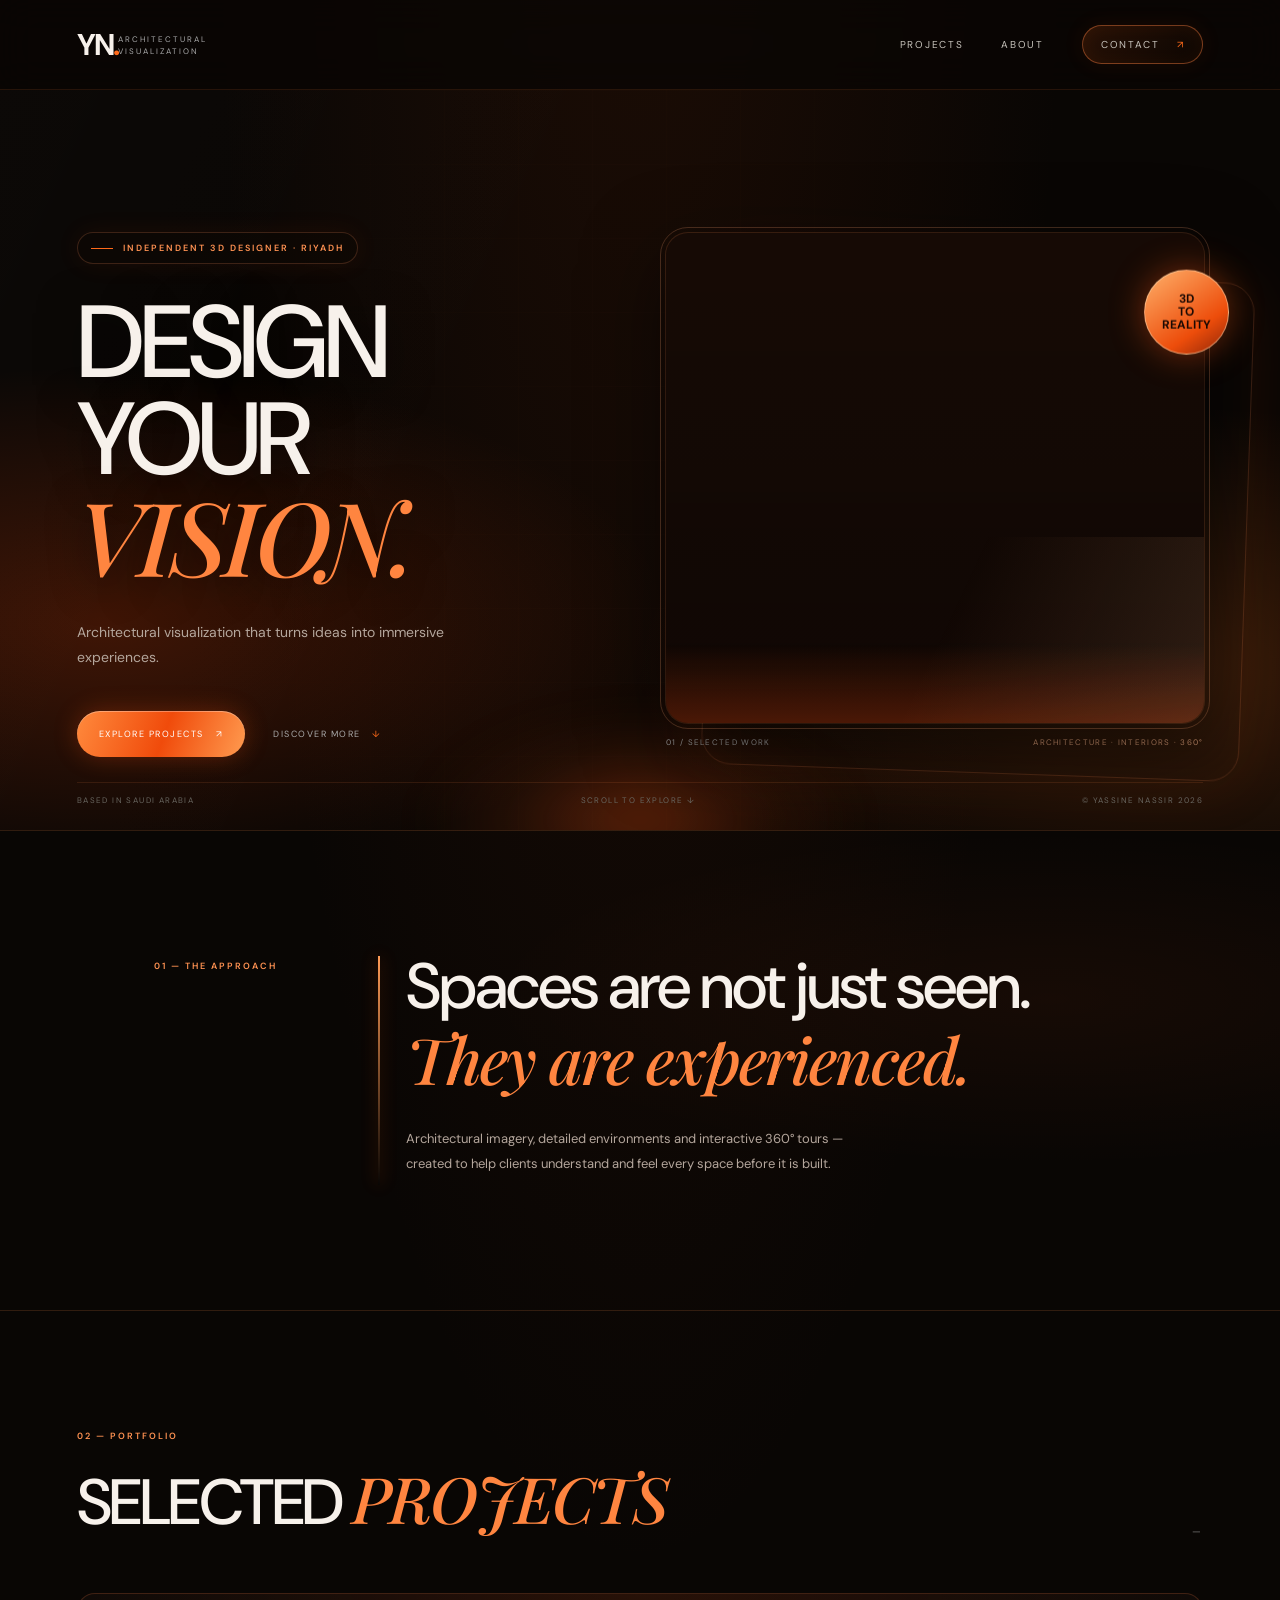
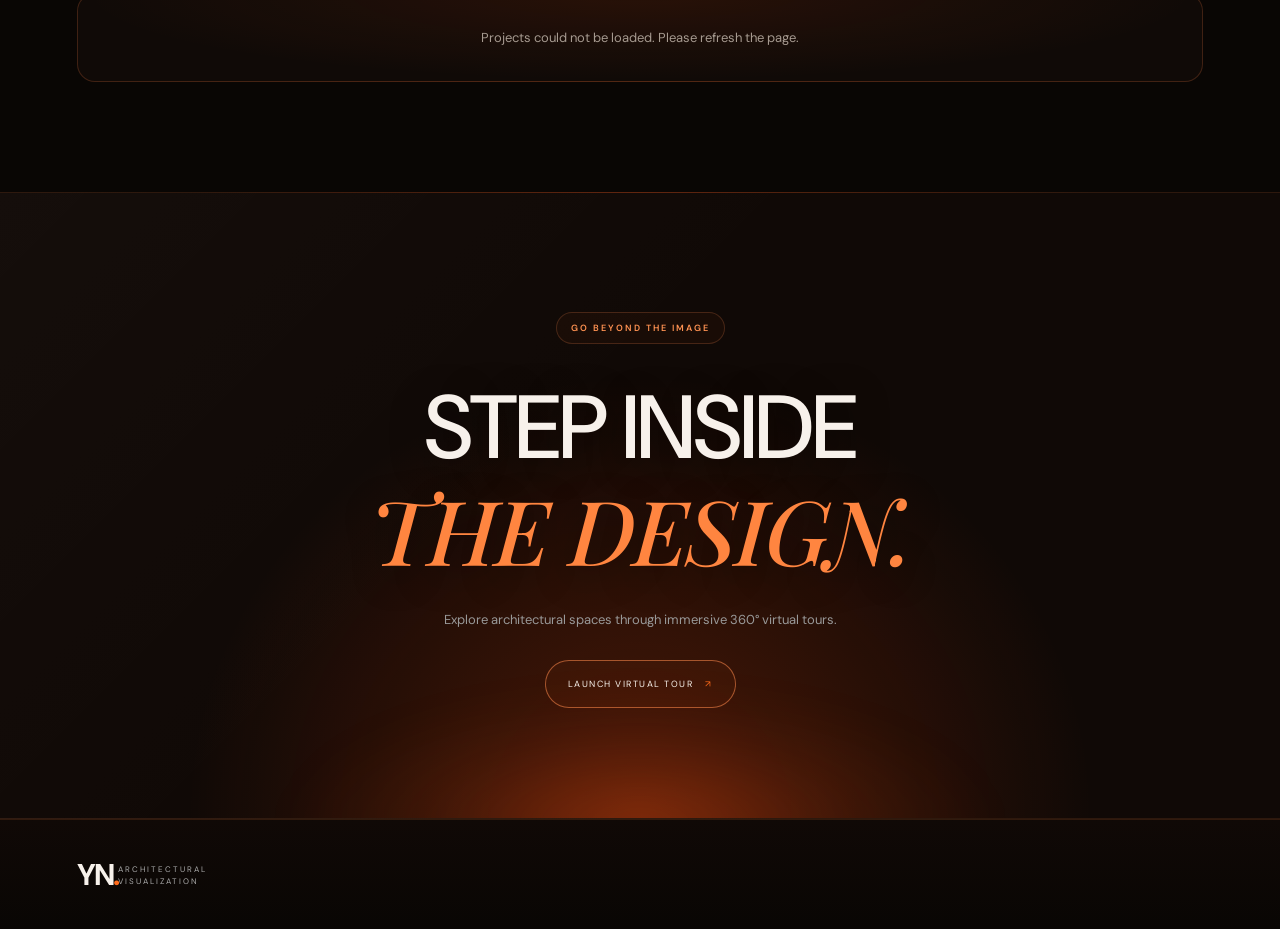
==== commit f1e77bbc: "Add dynamic video element to homepage hero" ====
--- a/index.html
+++ b/index.html
@@ -9,15 +9,15 @@
   <link rel="stylesheet" href="css/style.css">
 </head>
 <body>
-  <header class="site-header"><a class="brand" href="index.html" aria-label="3DYN — Morocco Heritage Design"><img class="brand-logo" src="assets/3dyn-moroccan-logo.svg" alt="3DYN Morocco Heritage Design" data-site-logo></a><nav><a href="#work" data-setting="navProjects">PROJECTS</a><a href="services.html">SERVICES</a><a href="about.html" data-setting="navAbout">ABOUT</a><a class="nav-contact" href="https://wa.me/966594920997" data-whatsapp-link target="_blank" rel="noopener noreferrer"><span data-setting="navContact">CONTACT</span> <span>↗</span></a></nav><button class="menu-toggle" aria-label="Open menu">☰</button></header>
+  <header class="site-header"><a class="brand" href="index.html"><span class="brand-mark">YN<span>.</span></span><span class="brand-caption">ARCHITECTURAL<br>VISUALIZATION</span></a><nav><a href="#work">PROJECTS</a><a href="#about">ABOUT</a><a class="nav-contact" href="mailto:hello@example.com">CONTACT <span>↗</span></a></nav><button class="menu-toggle" aria-label="Open menu">☰</button></header>
   <main>
-    <section class="hero"><div class="hero-copy"><p class="eyebrow"><span></span> <span data-setting="heroEyebrow">INDEPENDENT 3D DESIGNER · RIYADH</span></p><h1 id="site-hero-title">DESIGN<br>YOUR <em>VISION.</em></h1><p class="hero-text" data-setting="heroText">Architectural visualization that turns ideas into immersive experiences.</p><div class="hero-actions"><a class="button button-gold" href="#work">EXPLORE PROJECTS <span>↗</span></a><a class="text-link" href="#about">DISCOVER MORE <span>↓</span></a></div></div><div class="hero-visual"><div class="hero-image"></div><div class="hero-image-label"><span>01 / SELECTED WORK</span><span>ARCHITECTURE · INTERIORS · 360°</span></div><div class="hero-stamp">3D<br>TO<br>REALITY</div></div><div class="hero-bottom"><span>BASED IN SAUDI ARABIA</span><span>SCROLL TO EXPLORE ↓</span><span>© YASSINE NASSIR 2026</span></div></section>
-    <section class="intro" id="about"><p class="eyebrow" data-setting="aboutEyebrow">01 — THE APPROACH</p><div><h2 id="site-about-title">Spaces are not just seen.<br><em>They are experienced.</em></h2><p data-setting="aboutText">Architectural imagery, detailed environments and interactive 360° tours — created to help clients understand and feel every space before it is built.</p></div></section>
-    <section class="work" id="work"><div class="section-heading"><div><p class="eyebrow" data-setting="portfolioEyebrow">02 — PORTFOLIO</p><h2 id="site-portfolio-title">SELECTED <em>PROJECTS</em></h2></div><span class="project-count" id="project-count">—</span></div>
+    <section class="hero"><div class="hero-copy"><p class="eyebrow"><span></span> INDEPENDENT 3D DESIGNER · RIYADH</p><h1>DESIGN<br>YOUR <em>VISION.</em></h1><p class="hero-text">Architectural visualization that turns ideas into immersive experiences.</p><div class="hero-actions"><a class="button button-gold" href="#work">EXPLORE PROJECTS <span>↗</span></a><a class="text-link" href="#about">DISCOVER MORE <span>↓</span></a></div></div><div class="hero-visual"><div class="hero-image"><video class="hero-background-video" id="hero-background-video" autoplay muted loop playsinline preload="metadata" aria-hidden="true"></video></div><div class="hero-image-label"><span>01 / SELECTED WORK</span><span>ARCHITECTURE · INTERIORS · 360°</span></div><div class="hero-stamp">3D<br>TO<br>REALITY</div></div><div class="hero-bottom"><span>BASED IN SAUDI ARABIA</span><span>SCROLL TO EXPLORE ↓</span><span>© YASSINE NASSIR 2026</span></div></section>
+    <section class="intro" id="about"><p class="eyebrow">01 — THE APPROACH</p><div><h2>Spaces are not just seen.<br><em>They are experienced.</em></h2><p>Architectural imagery, detailed environments and interactive 360° tours — created to help clients understand and feel every space before it is built.</p></div></section>
+    <section class="work" id="work"><div class="section-heading"><div><p class="eyebrow">02 — PORTFOLIO</p><h2>SELECTED <em>PROJECTS</em></h2></div><span class="project-count" id="project-count">—</span></div>
       <div class="project-grid" id="project-grid"><div class="projects-loading">Loading published projects…</div></div>
     </section>
-    <section class="tour-cta"><p class="eyebrow" data-setting="tourEyebrow">GO BEYOND THE IMAGE</p><h2 id="site-tour-title">STEP INSIDE<br><em>THE DESIGN.</em></h2><p data-setting="tourText">Explore architectural spaces through immersive 360° virtual tours.</p><a class="button button-outline" href="tour.html"><span data-setting="tourButton">LAUNCH VIRTUAL TOUR</span> <span>↗</span></a></section>
+    <section class="tour-cta"><p class="eyebrow">GO BEYOND THE IMAGE</p><h2>STEP INSIDE<br><em>THE DESIGN.</em></h2><p>Explore architectural spaces through immersive 360° virtual tours.</p><a class="button button-outline" href="tour.html">LAUNCH VIRTUAL TOUR <span>↗</span></a></section>
   </main>
-  <footer><a class="brand" href="index.html" aria-label="3DYN — Morocco Heritage Design"><img class="brand-logo" src="assets/3dyn-moroccan-logo.svg" alt="3DYN Morocco Heritage Design" data-site-logo></a><span data-setting="footerText">CRAFTED WITH VISION · RIYADH, SAUDI ARABIA</span><span data-setting="footerCopyright">© 2026 YASSINE NASSIR</span></footer>
+  <footer><a class="brand" href="index.html"><span class="brand-mark">YN<span>.</span></span><span class="brand-caption">ARCHITECTURAL<br>VISUALIZATION</span></a><span>CRAFTED WITH VISION · RIYADH, SAUDI ARABIA</span><span>© 2026 YASSINE NASSIR</span></footer>
   <script src="js/site.js"></script>
 </body></html>
--- a/css/style.css
+++ b/css/style.css
@@ -296,3 +296,8 @@
 @media(prefers-reduced-motion:reduce){
   .hero-image:before,.hero-image:after{animation:none!important}
 }
+
+/* Keep the parallax offset on the image layer while retaining its slow zoom. */
+.hero-image:before{transform:translate3d(0,var(--hero-parallax-y,0px),0) scale(1.015)}
+.hero-visual{will-change:transform}
+@media(prefers-reduced-motion:reduce){.hero-visual{will-change:auto}.hero-image:before{transform:none!important}}
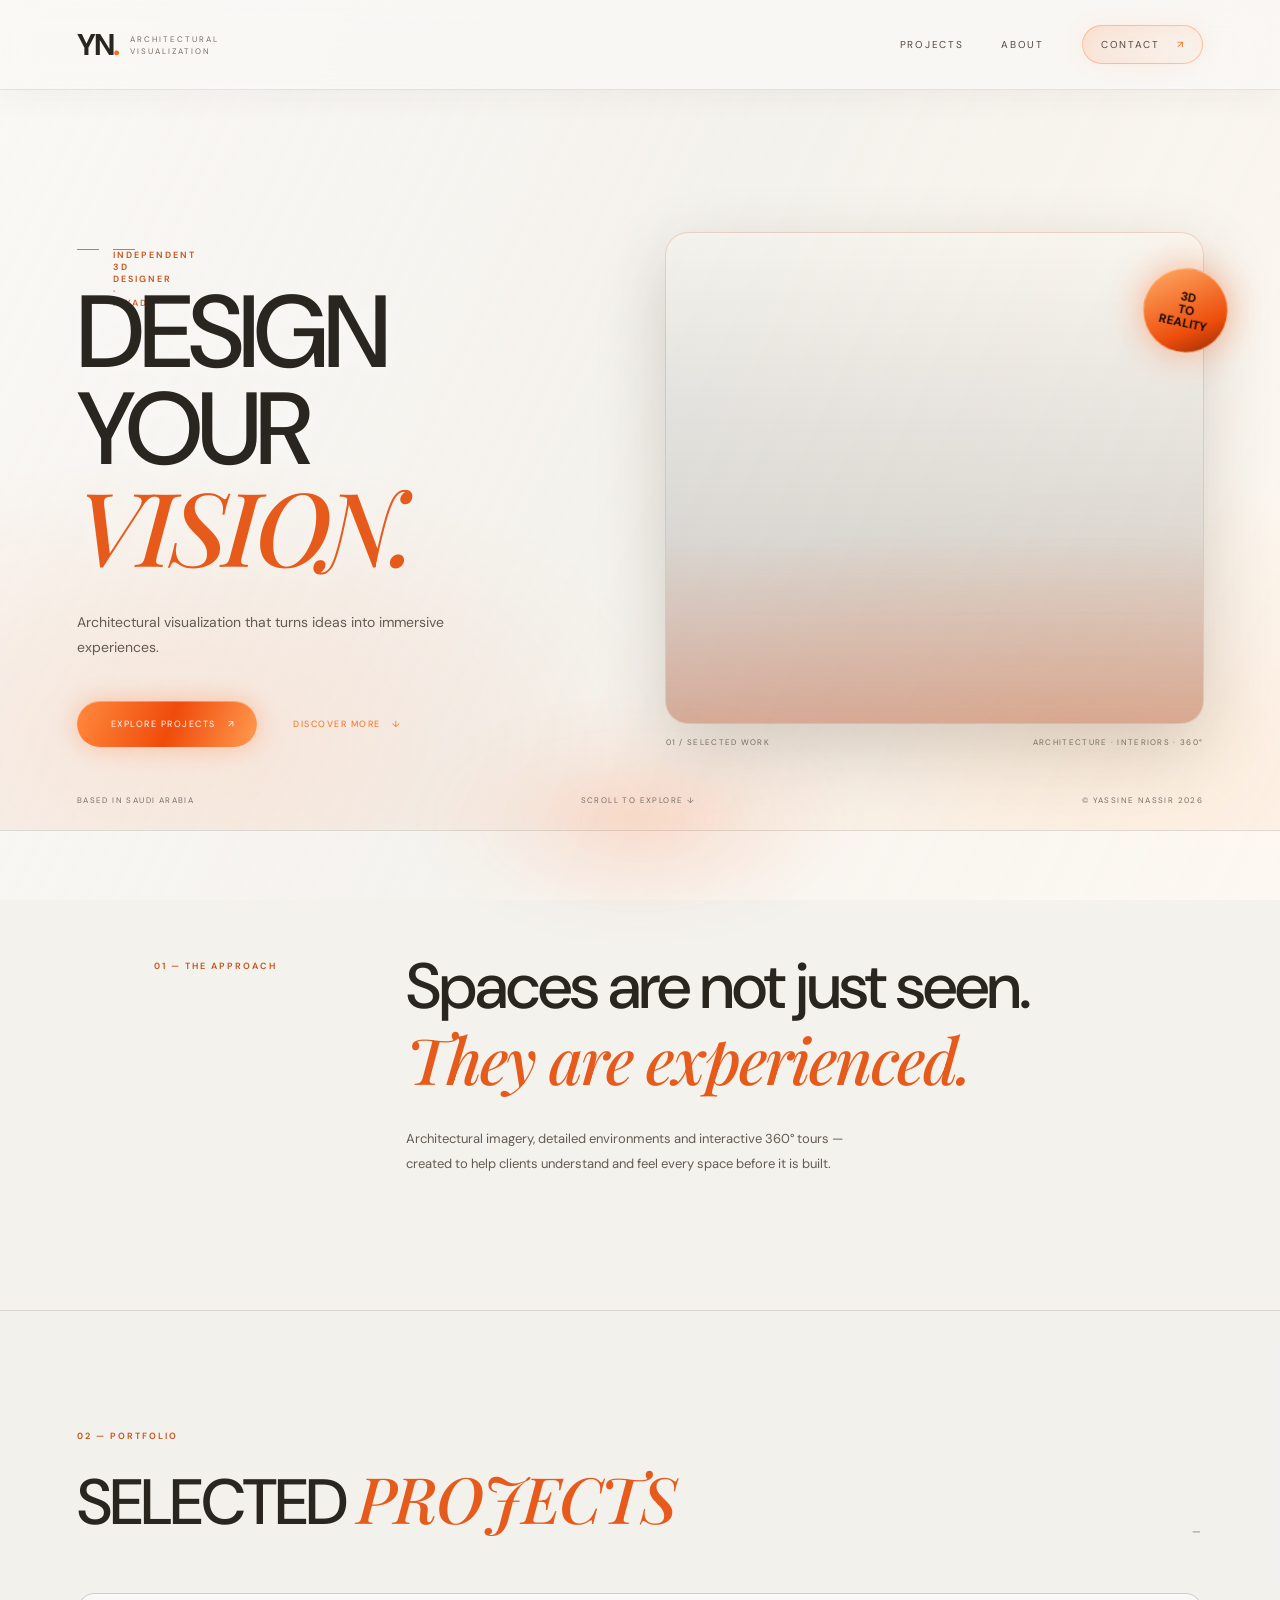
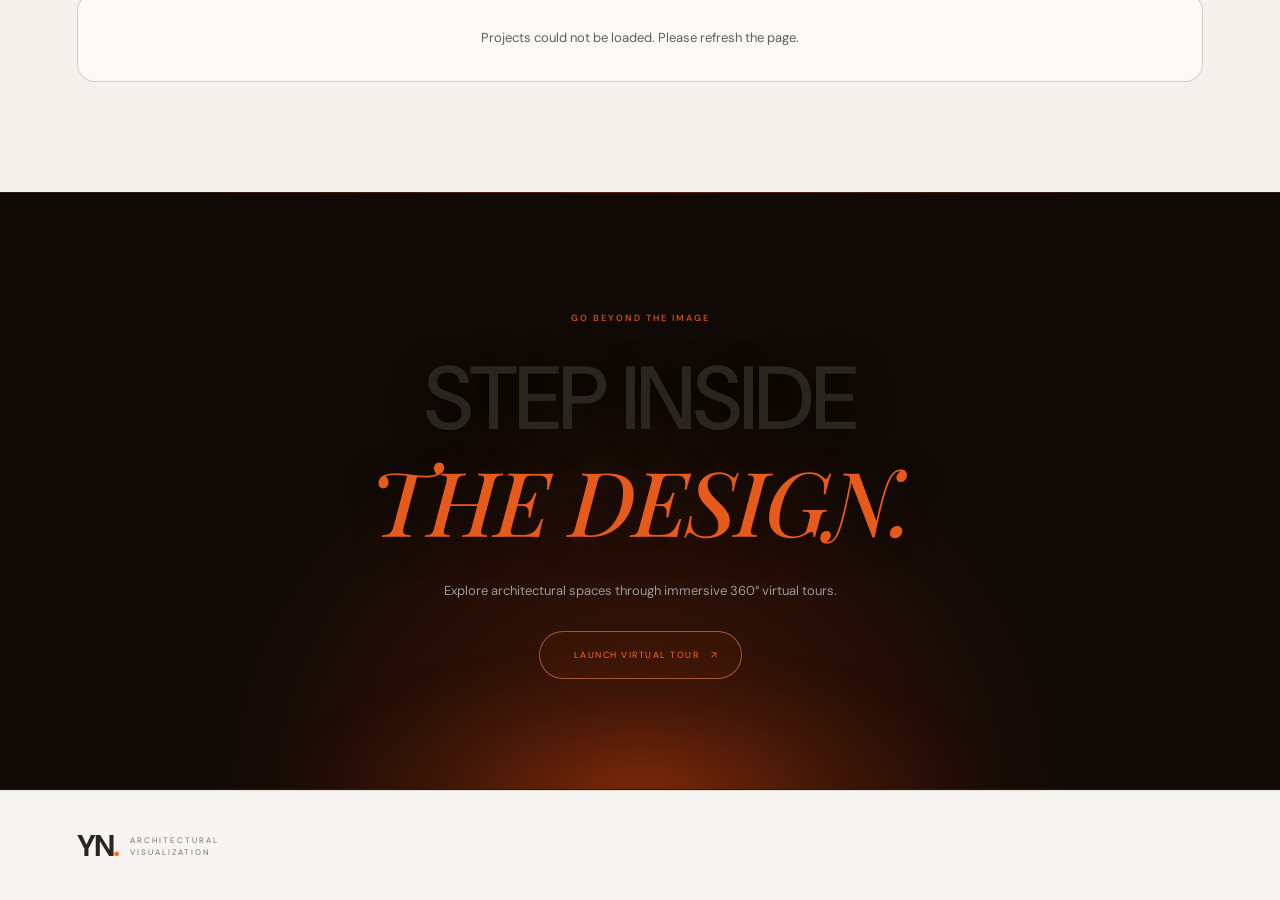
==== commit 93e2395d: "Add editable homepage content hooks and brand logo slots" ====
--- a/index.html
+++ b/index.html
@@ -9,15 +9,15 @@
   <link rel="stylesheet" href="css/style.css">
 </head>
 <body>
-  <header class="site-header"><a class="brand" href="index.html"><span class="brand-mark">YN<span>.</span></span><span class="brand-caption">ARCHITECTURAL<br>VISUALIZATION</span></a><nav><a href="#work">PROJECTS</a><a href="#about">ABOUT</a><a class="nav-contact" href="mailto:hello@example.com">CONTACT <span>↗</span></a></nav><button class="menu-toggle" aria-label="Open menu">☰</button></header>
+  <header class="site-header"><a class="brand" href="index.html"><span class="brand-mark" id="header-brand-mark">YN<span>.</span></span><span class="brand-caption">ARCHITECTURAL<br>VISUALIZATION</span></a><nav><a href="#work">PROJECTS</a><a href="#about">ABOUT</a><a class="nav-contact" href="mailto:hello@example.com">CONTACT <span>↗</span></a></nav><button class="menu-toggle" aria-label="Open menu">☰</button></header>
   <main>
-    <section class="hero"><div class="hero-copy"><p class="eyebrow"><span></span> INDEPENDENT 3D DESIGNER · RIYADH</p><h1>DESIGN<br>YOUR <em>VISION.</em></h1><p class="hero-text">Architectural visualization that turns ideas into immersive experiences.</p><div class="hero-actions"><a class="button button-gold" href="#work">EXPLORE PROJECTS <span>↗</span></a><a class="text-link" href="#about">DISCOVER MORE <span>↓</span></a></div></div><div class="hero-visual"><div class="hero-image"><video class="hero-background-video" id="hero-background-video" autoplay muted loop playsinline preload="metadata" aria-hidden="true"></video></div><div class="hero-image-label"><span>01 / SELECTED WORK</span><span>ARCHITECTURE · INTERIORS · 360°</span></div><div class="hero-stamp">3D<br>TO<br>REALITY</div></div><div class="hero-bottom"><span>BASED IN SAUDI ARABIA</span><span>SCROLL TO EXPLORE ↓</span><span>© YASSINE NASSIR 2026</span></div></section>
-    <section class="intro" id="about"><p class="eyebrow">01 — THE APPROACH</p><div><h2>Spaces are not just seen.<br><em>They are experienced.</em></h2><p>Architectural imagery, detailed environments and interactive 360° tours — created to help clients understand and feel every space before it is built.</p></div></section>
+    <section class="hero"><div class="hero-copy"><p class="eyebrow"><span></span> <span id="hero-eyebrow-text">INDEPENDENT 3D DESIGNER · RIYADH</span></p><h1><span id="hero-heading-text">DESIGN<br>YOUR</span> <em id="hero-highlight-text">VISION.</em></h1><p class="hero-text" id="hero-description-text">Architectural visualization that turns ideas into immersive experiences.</p><div class="hero-actions"><a class="button button-gold" id="hero-primary-link" href="#work"><span id="hero-primary-text">EXPLORE PROJECTS</span> <span>↗</span></a><a class="text-link" href="#about"><span id="hero-secondary-text">DISCOVER MORE</span> <span>↓</span></a></div></div><div class="hero-visual"><div class="hero-image"><video class="hero-background-video" id="hero-background-video" autoplay muted loop playsinline preload="metadata" aria-hidden="true"></video></div><div class="hero-image-label"><span>01 / SELECTED WORK</span><span>ARCHITECTURE · INTERIORS · 360°</span></div><div class="hero-stamp">3D<br>TO<br>REALITY</div></div><div class="hero-bottom"><span>BASED IN SAUDI ARABIA</span><span>SCROLL TO EXPLORE ↓</span><span>© YASSINE NASSIR 2026</span></div></section>
+    <section class="intro" id="about"><p class="eyebrow" id="about-eyebrow-text">01 — THE APPROACH</p><div><h2 id="about-heading-text">Spaces are not just seen.<br><em>They are experienced.</em></h2><p id="about-description-text">Architectural imagery, detailed environments and interactive 360° tours — created to help clients understand and feel every space before it is built.</p></div></section>
     <section class="work" id="work"><div class="section-heading"><div><p class="eyebrow">02 — PORTFOLIO</p><h2>SELECTED <em>PROJECTS</em></h2></div><span class="project-count" id="project-count">—</span></div>
       <div class="project-grid" id="project-grid"><div class="projects-loading">Loading published projects…</div></div>
     </section>
-    <section class="tour-cta"><p class="eyebrow">GO BEYOND THE IMAGE</p><h2>STEP INSIDE<br><em>THE DESIGN.</em></h2><p>Explore architectural spaces through immersive 360° virtual tours.</p><a class="button button-outline" href="tour.html">LAUNCH VIRTUAL TOUR <span>↗</span></a></section>
+    <section class="tour-cta"><p class="eyebrow" id="tour-eyebrow-text">GO BEYOND THE IMAGE</p><h2 id="tour-heading-text">STEP INSIDE<br><em>THE DESIGN.</em></h2><p id="tour-description-text">Explore architectural spaces through immersive 360° virtual tours.</p><a class="button button-outline" href="tour.html"><span id="tour-button-text">LAUNCH VIRTUAL TOUR</span> <span>↗</span></a></section>
   </main>
-  <footer><a class="brand" href="index.html"><span class="brand-mark">YN<span>.</span></span><span class="brand-caption">ARCHITECTURAL<br>VISUALIZATION</span></a><span>CRAFTED WITH VISION · RIYADH, SAUDI ARABIA</span><span>© 2026 YASSINE NASSIR</span></footer>
+  <footer><a class="brand" href="index.html"><span class="brand-mark" id="footer-brand-mark">YN<span>.</span></span><span class="brand-caption">ARCHITECTURAL<br>VISUALIZATION</span></a><span>CRAFTED WITH VISION · RIYADH, SAUDI ARABIA</span><span>© 2026 YASSINE NASSIR</span></footer>
   <script src="js/site.js"></script>
 </body></html>
--- a/css/style.css
+++ b/css/style.css
@@ -1,4 +1,4 @@
-:root{--bg:#111;--panel:#171717;--text:#f3f0e9;--muted:#99958d;--gold:#c6a56b;--line:#30302e}*{box-sizing:border-box}html{scroll-behavior:smooth}body{margin:0;background:var(--bg);color:var(--text);font-family:'DM Sans',sans-serif}a{color:inherit;text-decoration:none}.site-header,footer{display:flex;align-items:center;justify-content:space-between;padding:25px 6vw;border-bottom:1px solid var(--line)}.brand{display:flex;align-items:center;gap:12px}.brand-mark{font-size:30px;font-weight:700;letter-spacing:-2px}.brand-mark span{color:var(--gold)}.brand-caption{font-size:8px;line-height:1.5;letter-spacing:2px;color:#aaa}.site-header nav{display:flex;align-items:center;gap:38px;font-size:10px;letter-spacing:1.7px}.site-header nav a{color:#c7c3bb}.nav-contact{border:1px solid #5c513f;padding:12px 18px}.nav-contact span,.button span{color:var(--gold);margin-left:12px}.menu-toggle{display:none;background:none;color:white;border:0;font-size:22px}.hero{min-height:690px;padding:100px 6vw 40px;position:relative;display:grid;grid-template-columns:1fr 1.05fr;gap:6vw;align-items:center}.eyebrow{font-size:9px;letter-spacing:2px;color:var(--gold);font-weight:600}.eyebrow > span:first-child{display:inline-block;width:22px;height:1px;background:var(--gold);vertical-align:middle;margin-right:10px}.hero h1{font-size:clamp(64px,8vw,116px);line-height:.94;letter-spacing:-5px;margin:30px 0;font-weight:500}.hero h1 em,h2 em,.tour-sidebar h1 em{font-family:'Playfair Display',serif;color:var(--gold);font-weight:500}.hero-text{max-width:380px;color:#aaa;line-height:1.8;font-size:14px}.hero-actions{display:flex;align-items:center;gap:28px;margin-top:40px}.button{display:inline-flex;padding:17px 22px;font-size:9px;letter-spacing:1.5px;align-items:center}.button-gold{background:var(--gold);color:#111}.button-gold span{color:#111}.text-link{font-size:9px;letter-spacing:1.5px;color:#aaa}.text-link span{color:var(--gold);margin-left:8px}.hero-visual{position:relative}.hero-image{height:490px;background:linear-gradient(0deg,rgba(0,0,0,.18),transparent),url('https://images.unsplash.com/photo-1600607687939-ce8a6c25118c?auto=format&fit=crop&w=1600&q=85') center/cover}.hero-image-label{display:flex;justify-content:space-between;padding-top:14px;font-size:8px;letter-spacing:1.3px;color:#999}.hero-stamp{position:absolute;right:-25px;top:35px;background:var(--gold);color:#17130e;width:85px;height:85px;border-radius:50%;display:grid;place-content:center;text-align:center;font-size:12px;font-weight:700;line-height:1.1;transform:rotate(12deg)}.hero-bottom{position:absolute;bottom:25px;left:6vw;right:6vw;display:flex;justify-content:space-between;color:#686660;font-size:8px;letter-spacing:1.4px}.intro{padding:120px 12vw;display:grid;grid-template-columns:.7fr 2fr;border-top:1px solid var(--line);border-bottom:1px solid var(--line)}h2{font-size:clamp(36px,5vw,65px);font-weight:500;letter-spacing:-2px;line-height:1.12;margin:0}.intro p:not(.eyebrow){max-width:480px;color:#999;line-height:1.9;font-size:13px;margin-top:28px}.work{padding:110px 6vw}.section-heading{display:flex;justify-content:space-between;align-items:end;margin-bottom:48px}.section-heading h2{margin-top:20px}.project-count{font-size:10px;color:#777;letter-spacing:2px}.project-grid{display:grid;grid-template-columns:1fr 1fr;gap:50px 25px}.project-large{grid-column:span 2}.project-image{height:320px;display:block;position:relative;overflow:hidden;background-size:cover;background-position:center}.project-large .project-image{height:510px}.image-villa{background-image:url('https://images.unsplash.com/photo-1600607687920-4e2a09cf159d?auto=format&fit=crop&w=1800&q=85')}.image-interior{background-image:url('https://images.unsplash.com/photo-1600210492486-724fe5c67fb0?auto=format&fit=crop&w=1200&q=85')}.image-hospital{background-image:url('https://images.unsplash.com/photo-1519494026892-80bbd2d6fd0d?auto=format&fit=crop&w=1200&q=85')}.project-image:after{content:'';position:absolute;inset:0;background:linear-gradient(0deg,rgba(0,0,0,.4),transparent 55%)}.project-type{position:absolute;bottom:20px;left:22px;z-index:1;font-size:9px;letter-spacing:1.7px}.project-open{position:absolute;right:20px;top:20px;z-index:1;background:var(--gold);color:#111;border-radius:50%;width:42px;height:42px;display:grid;place-items:center}.project-meta{display:flex;justify-content:space-between;align-items:center;padding:20px 0;border-bottom:1px solid var(--line)}.project-meta h3{font-size:17px;font-weight:500;margin:0 0 7px}.project-meta p{font-size:10px;color:#888;margin:0}.project-arrow{font-size:9px;letter-spacing:1px;color:var(--gold)}.muted{color:#666}.tour-cta{text-align:center;padding:110px 20px;background:#191817}.tour-cta h2{font-size:clamp(50px,7vw,90px);margin:25px 0}.tour-cta>p:not(.eyebrow){color:#999;font-size:13px;margin-bottom:32px}.button-outline{border:1px solid #756044}.tour-cta .button-outline span{color:var(--gold)}footer{border-top:1px solid var(--line);border-bottom:0;color:#777;font-size:8px;letter-spacing:1.2px;padding-top:35px;padding-bottom:35px}@media(max-width:760px){.site-header nav{display:none}.menu-toggle{display:block}.hero{display:block;padding-top:75px;padding-bottom:90px}.hero h1{font-size:72px}.hero-visual{margin-top:55px}.hero-image{height:340px}.hero-bottom span:nth-child(2){display:none}.intro{padding:75px 7vw;display:block}.intro>div{margin-top:30px}.work{padding:75px 6vw}.project-grid{grid-template-columns:1fr}.project-large{grid-column:auto}.project-large .project-image,.project-image{height:280px}.project-meta{gap:10px}.project-meta h3{font-size:14px}.project-arrow{font-size:8px}footer{flex-wrap:wrap;gap:20px}footer>span:nth-child(2){display:none}}
+:root{--bg:#111;--panel:#171717;--text:#f3f0e9;--muted:#99958d;--gold:#c6a56b;--line:#30302e}*{box-sizing:border-box}html{scroll-behavior:smooth}body{margin:0;background:var(--bg);color:var(--text);font-family:'DM Sans',sans-serif}a{color:inherit;text-decoration:none}.site-header,footer{display:flex;align-items:center;justify-content:space-between;padding:25px 6vw;border-bottom:1px solid var(--line)}.brand{display:flex;align-items:center;gap:12px}.brand-mark{font-size:30px;font-weight:700;letter-spacing:-2px}.brand-mark span{color:var(--gold)}.brand-caption{font-size:8px;line-height:1.5;letter-spacing:2px;color:#aaa}.site-header nav{display:flex;align-items:center;gap:38px;font-size:10px;letter-spacing:1.7px}.site-header nav a{color:#c7c3bb}.nav-contact{border:1px solid #5c513f;padding:12px 18px}.nav-contact span,.button span{color:var(--gold);margin-left:12px}.menu-toggle{display:none;background:none;color:white;border:0;font-size:22px}.hero{min-height:690px;padding:100px 6vw 40px;position:relative;display:grid;grid-template-columns:1fr 1.05fr;gap:6vw;align-items:center}.eyebrow{font-size:9px;letter-spacing:2px;color:var(--gold);font-weight:600}.eyebrow span{display:inline-block;width:22px;height:1px;background:var(--gold);vertical-align:middle;margin-right:10px}.hero h1{font-size:clamp(64px,8vw,116px);line-height:.94;letter-spacing:-5px;margin:30px 0;font-weight:500}.hero h1 em,h2 em,.tour-sidebar h1 em{font-family:'Playfair Display',serif;color:var(--gold);font-weight:500}.hero-text{max-width:380px;color:#aaa;line-height:1.8;font-size:14px}.hero-actions{display:flex;align-items:center;gap:28px;margin-top:40px}.button{display:inline-flex;padding:17px 22px;font-size:9px;letter-spacing:1.5px;align-items:center}.button-gold{background:var(--gold);color:#111}.button-gold span{color:#111}.text-link{font-size:9px;letter-spacing:1.5px;color:#aaa}.text-link span{color:var(--gold);margin-left:8px}.hero-visual{position:relative}.hero-image{height:490px;background:linear-gradient(0deg,rgba(0,0,0,.18),transparent),url('https://images.unsplash.com/photo-1600607687939-ce8a6c25118c?auto=format&fit=crop&w=1600&q=85') center/cover}.hero-image-label{display:flex;justify-content:space-between;padding-top:14px;font-size:8px;letter-spacing:1.3px;color:#999}.hero-stamp{position:absolute;right:-25px;top:35px;background:var(--gold);color:#17130e;width:85px;height:85px;border-radius:50%;display:grid;place-content:center;text-align:center;font-size:12px;font-weight:700;line-height:1.1;transform:rotate(12deg)}.hero-bottom{position:absolute;bottom:25px;left:6vw;right:6vw;display:flex;justify-content:space-between;color:#686660;font-size:8px;letter-spacing:1.4px}.intro{padding:120px 12vw;display:grid;grid-template-columns:.7fr 2fr;border-top:1px solid var(--line);border-bottom:1px solid var(--line)}h2{font-size:clamp(36px,5vw,65px);font-weight:500;letter-spacing:-2px;line-height:1.12;margin:0}.intro p:not(.eyebrow){max-width:480px;color:#999;line-height:1.9;font-size:13px;margin-top:28px}.work{padding:110px 6vw}.section-heading{display:flex;justify-content:space-between;align-items:end;margin-bottom:48px}.section-heading h2{margin-top:20px}.project-count{font-size:10px;color:#777;letter-spacing:2px}.project-grid{display:grid;grid-template-columns:1fr 1fr;gap:50px 25px}.project-large{grid-column:span 2}.project-image{height:320px;display:block;position:relative;overflow:hidden;background-size:cover;background-position:center}.project-large .project-image{height:510px}.image-villa{background-image:url('https://images.unsplash.com/photo-1600607687920-4e2a09cf159d?auto=format&fit=crop&w=1800&q=85')}.image-interior{background-image:url('https://images.unsplash.com/photo-1600210492486-724fe5c67fb0?auto=format&fit=crop&w=1200&q=85')}.image-hospital{background-image:url('https://images.unsplash.com/photo-1519494026892-80bbd2d6fd0d?auto=format&fit=crop&w=1200&q=85')}.project-image:after{content:'';position:absolute;inset:0;background:linear-gradient(0deg,rgba(0,0,0,.4),transparent 55%)}.project-type{position:absolute;bottom:20px;left:22px;z-index:1;font-size:9px;letter-spacing:1.7px}.project-open{position:absolute;right:20px;top:20px;z-index:1;background:var(--gold);color:#111;border-radius:50%;width:42px;height:42px;display:grid;place-items:center}.project-meta{display:flex;justify-content:space-between;align-items:center;padding:20px 0;border-bottom:1px solid var(--line)}.project-meta h3{font-size:17px;font-weight:500;margin:0 0 7px}.project-meta p{font-size:10px;color:#888;margin:0}.project-arrow{font-size:9px;letter-spacing:1px;color:var(--gold)}.muted{color:#666}.tour-cta{text-align:center;padding:110px 20px;background:#191817}.tour-cta h2{font-size:clamp(50px,7vw,90px);margin:25px 0}.tour-cta>p:not(.eyebrow){color:#999;font-size:13px;margin-bottom:32px}.button-outline{border:1px solid #756044}.tour-cta .button-outline span{color:var(--gold)}footer{border-top:1px solid var(--line);border-bottom:0;color:#777;font-size:8px;letter-spacing:1.2px;padding-top:35px;padding-bottom:35px}@media(max-width:760px){.site-header nav{display:none}.menu-toggle{display:block}.hero{display:block;padding-top:75px;padding-bottom:90px}.hero h1{font-size:72px}.hero-visual{margin-top:55px}.hero-image{height:340px}.hero-bottom span:nth-child(2){display:none}.intro{padding:75px 7vw;display:block}.intro>div{margin-top:30px}.work{padding:75px 6vw}.project-grid{grid-template-columns:1fr}.project-large{grid-column:auto}.project-large .project-image,.project-image{height:280px}.project-meta{gap:10px}.project-meta h3{font-size:14px}.project-arrow{font-size:8px}footer{flex-wrap:wrap;gap:20px}footer>span:nth-child(2){display:none}}
 
 /* Dynamic portfolio cards */
 .project-dynamic-image img{position:absolute;inset:0;width:100%;height:100%;object-fit:cover;transition:transform .6s ease}
@@ -163,141 +163,85 @@
 }
 
 
-/* 3DYN Moroccan emblem with the site's warm orange spotlight */
-.brand{display:flex;align-items:center;gap:0;min-width:0}
-.brand-logo{
-  display:block;width:112px;height:76px;object-fit:contain;
-  filter:drop-shadow(0 0 7px rgba(255,105,36,.52)) drop-shadow(0 0 20px rgba(255,83,20,.27));
-  transition:filter .35s ease,transform .35s ease;
-  animation:logoEmber 5.5s ease-in-out infinite;
-}
-.brand:hover .brand-logo{
-  transform:translateY(-2px);
-  filter:drop-shadow(0 0 10px rgba(255,123,53,.8)) drop-shadow(0 0 30px rgba(255,75,12,.48));
-}
-.site-header .brand-logo{width:104px;height:68px}
-footer .brand-logo{width:116px;height:82px}
-@keyframes logoEmber{
-  0%,100%{filter:drop-shadow(0 0 5px rgba(255,105,36,.38)) drop-shadow(0 0 14px rgba(255,83,20,.16))}
-  50%{filter:drop-shadow(0 0 10px rgba(255,126,54,.7)) drop-shadow(0 0 25px rgba(255,75,12,.34))}
-}
+/* Homepage hero background video: retain the architectural image as a fallback. */
+.hero-image{position:relative;overflow:hidden}
+.hero-background-video{position:absolute;inset:0;width:100%;height:100%;object-fit:cover;display:block;z-index:0;opacity:0;transition:opacity .7s ease}
+.hero-background-video.is-ready{opacity:1}
+.hero-image:after{z-index:1}
+.hero-image-label{position:relative;z-index:2}
+@media(prefers-reduced-motion:reduce){.hero-background-video{display:none}}
+
+
+/* ===== Visitor home: luminous blurred architectural backdrop ===== */
+html{background:#f2f0eb}
+body{
+  position:relative;isolation:isolate;
+  background:transparent;
+  color:#29251f;
+}
+body:before{
+  content:"";position:fixed;inset:-5%;
+  z-index:-2;pointer-events:none;
+  background:url("https://images.unsplash.com/photo-1600607687939-ce8a6c25118c?auto=format&fit=crop&w=2200&q=85") center 48%/cover no-repeat;
+  filter:blur(15px) saturate(.72);
+  transform:scale(1.09);
+  animation:yn3dBackdropDrift 42s ease-in-out infinite alternate;
+}
+body:after{
+  content:"";position:fixed;inset:0;
+  z-index:-1;pointer-events:none;
+  background:linear-gradient(115deg,rgba(250,249,246,.91),rgba(244,242,237,.78) 48%,rgba(255,248,240,.86));
+}
+@keyframes yn3dBackdropDrift{
+  0%{transform:scale(1.09) translate3d(-.6%,0,0)}
+  100%{transform:scale(1.16) translate3d(.7%,-.5%,0)}
+}
+.site-header{
+  color:#29251f;background:rgba(250,249,246,.72);
+  border-bottom:1px solid rgba(88,73,54,.13);
+  box-shadow:0 8px 30px rgba(65,52,37,.045);
+}
+.site-header nav a{color:#51483e}
+.site-header nav a:hover{color:#d94d12}
+.brand-caption{color:#776e63}
+.hero h1{color:#29251f;text-shadow:0 4px 24px rgba(255,255,255,.45)}
+.hero h1 em,h2 em{color:#e65b1c}
+.hero-text,.intro p:not(.eyebrow){color:#625b52}
+.eyebrow{color:#c94f18}
+.hero{background:radial-gradient(ellipse at 14% 88%,rgba(255,119,55,.12),transparent 32%),radial-gradient(ellipse at 86% 90%,rgba(255,177,112,.15),transparent 30%)}
+.hero:before{opacity:.62}
+.hero-image{box-shadow:0 24px 70px rgba(64,48,31,.20),0 0 0 1px rgba(220,112,59,.2)}
+.hero-image-label{color:#766d62}
+.hero-bottom{color:#776f65}
+.intro{border-color:rgba(88,73,54,.16);background:rgba(255,255,255,.13)}
+.work{background:rgba(255,255,255,.08)}
+.section-heading h2{color:#29251f}
+.project-count{color:#766d62}
+.project-card{
+  background:linear-gradient(145deg,rgba(255,255,255,.82),rgba(250,247,241,.66) 52%,rgba(255,226,205,.58));
+  border-color:rgba(118,91,65,.20);
+  box-shadow:0 18px 50px rgba(65,49,31,.10),inset 0 1px 0 rgba(255,255,255,.8);
+}
+.project-card:hover{
+  border-color:rgba(222,100,43,.48);
+  box-shadow:0 24px 60px rgba(65,49,31,.15),0 0 30px rgba(255,116,54,.10);
+}
+.project-image:after{background:linear-gradient(0deg,rgba(24,18,13,.70),rgba(24,18,13,.02) 58%,rgba(255,135,76,.06))}
+.project-meta h3{color:#302920}
+.project-meta p{color:#776c60}
+.project-type{background:rgba(30,22,16,.58);color:#ffe0c9}
+.projects-loading{color:#665d53;border-color:rgba(104,83,61,.25);background:rgba(255,255,255,.55)}
+footer{
+  color:#766d62;background:rgba(249,247,242,.78);
+  border-top:1px solid rgba(88,73,54,.15);
+}
+footer .brand-mark{color:#29251f}
+.menu-toggle{color:#d94d12}
 @media(max-width:760px){
-  .site-header{padding:12px 6vw}
-  .site-header .brand-logo{width:86px;height:58px}
-  footer .brand-logo{width:100px;height:70px}
-}
-@media(prefers-reduced-motion:reduce){.brand-logo{animation:none}}
-
-
-/* ===== YN3D homepage polish: cinematic hero and refined motion ===== */
-.hero{
-  overflow:hidden;
-  background:
-    radial-gradient(ellipse at 8% 72%,rgba(255,73,8,.22),transparent 34%),
-    radial-gradient(ellipse at 91% 78%,rgba(255,119,30,.19),transparent 32%),
-    linear-gradient(115deg,rgba(255,255,255,.012),transparent 42%);
-}
-.hero:after{
-  content:"";position:absolute;inset:0;pointer-events:none;z-index:0;
-  opacity:.16;
-  background-image:linear-gradient(rgba(255,145,90,.08) 1px,transparent 1px),linear-gradient(90deg,rgba(255,145,90,.08) 1px,transparent 1px);
-  background-size:74px 74px;
-  mask-image:linear-gradient(90deg,transparent 4%,#000 48%,transparent 96%);
-}
-.hero-copy,.hero-visual,.hero-bottom{z-index:1}
-.hero-copy .eyebrow{
-  display:flex;align-items:center;gap:10px;
-  width:max-content;max-width:100%;
-  padding:9px 13px;border:1px solid rgba(255,145,90,.2);
-  border-radius:999px;background:rgba(16,8,4,.42);
-  box-shadow:0 0 26px rgba(255,80,20,.07);
-}
-.hero-copy .eyebrow > span:first-child{flex:0 0 22px;margin:0}
-.hero h1{max-width:760px;text-wrap:balance}
-.hero-visual:before{
-  content:"";position:absolute;inset:8% -8% -5% 8%;z-index:-1;
-  border:1px solid rgba(255,130,70,.2);border-radius:30px;
-  box-shadow:0 0 65px rgba(255,76,12,.09),inset 0 0 45px rgba(255,76,12,.035);
-  transform:rotate(2deg);
-}
-.hero-image{
-  isolation:isolate;
-  background-color:#170b06;
-  outline:1px solid rgba(255,165,115,.22);
-  outline-offset:5px;
-}
-.hero-visual{perspective:1100px;transform:perspective(1100px) rotateX(var(--hero-tilt-x,0deg)) rotateY(var(--hero-tilt-y,0deg));transform-style:preserve-3d;transition:transform .28s ease-out}
-.hero-image:before{transform:translateY(var(--hero-parallax-y,0px)) scale(1.015)}
-@media(prefers-reduced-motion:reduce){.hero-visual{transform:none!important;transition:none!important}.hero-image:before{transform:none!important}}
-.hero-image:before{
-  content:"";position:absolute;inset:0;z-index:-1;
-  background-image:inherit;background-position:inherit;background-size:inherit;
-  transform:scale(1.015);
-  animation:heroSlowZoom 24s ease-in-out infinite alternate;
-}
-.hero-image:after{
-  z-index:1;
-  background:
-    linear-gradient(115deg,transparent 25%,rgba(255,180,125,.12) 48%,transparent 66%),
-    linear-gradient(0deg,rgba(255,76,12,.25),transparent 42%);
-  background-size:220% 100%,100% 100%;
-  animation:heroLightSweep 11s ease-in-out infinite;
-}
-.hero-image-label{
-  text-transform:uppercase;
-  gap:15px;
-}
-.hero-image-label span:last-child{color:#c18a68}
-.hero-stamp{z-index:2}
-.hero-bottom{
-  padding-top:12px;border-top:1px solid rgba(255,139,79,.12);
-}
-.intro,.work,.tour-cta{scroll-margin-top:95px}
-.intro{background-image:radial-gradient(ellipse at 82% 35%,rgba(255,92,25,.055),transparent 38%)}
-.intro > div{position:relative}
-.intro > div:before{
-  content:"";position:absolute;left:-28px;top:5px;bottom:5px;width:2px;
-  background:linear-gradient(180deg,#ff9a55,rgba(255,90,20,0));
-  box-shadow:0 0 16px rgba(255,90,20,.45);
-}
-.section-heading h2{letter-spacing:-2.5px}
-.project-card{backdrop-filter:blur(8px)}
-.project-image{background-color:#1a0d07}
-.project-type{letter-spacing:1.4px}
-.tour-cta{
-  background-image:
-    radial-gradient(ellipse at 50% 100%,rgba(255,70,10,.25),transparent 50%),
-    linear-gradient(135deg,rgba(255,255,255,.018),transparent 45%);
-}
-.tour-cta .eyebrow{
-  display:inline-flex;padding:9px 14px;border:1px solid rgba(255,139,79,.2);
-  border-radius:999px;background:rgba(255,100,30,.04);
-}
-@keyframes heroSlowZoom{
-  from{transform:scale(1.015)}
-  to{transform:scale(1.105)}
-}
-@keyframes heroLightSweep{
-  0%,58%,100%{background-position:150% 0,0 0}
-  78%{background-position:-80% 0,0 0}
-}
-@media(max-width:760px){
-  .hero{overflow:hidden;padding-left:7vw;padding-right:7vw}
-  .hero:after{background-size:48px 48px;opacity:.11}
-  .hero-copy .eyebrow{font-size:8px;letter-spacing:1.35px}
-  .hero h1{letter-spacing:-3.5px}
-  .hero-visual:before{inset:5% -3% -3% 4%;border-radius:22px}
-  .hero-image{outline-offset:3px}
-  .hero-image:before{animation-duration:30s}
-  .hero-image-label{font-size:7px;letter-spacing:.9px}
-  .intro > div:before{left:-15px}
-  .hero-bottom{left:7vw;right:7vw}
+  body:before{filter:blur(12px) saturate(.72);animation-duration:52s}
+  .site-header{background:rgba(250,249,246,.86)}
+  .hero{background:radial-gradient(ellipse at 50% 80%,rgba(255,122,61,.13),transparent 44%)}
 }
 @media(prefers-reduced-motion:reduce){
-  .hero-image:before,.hero-image:after{animation:none!important}
-}
-
-/* Keep the parallax offset on the image layer while retaining its slow zoom. */
-.hero-image:before{transform:translate3d(0,var(--hero-parallax-y,0px),0) scale(1.015)}
-.hero-visual{will-change:transform}
-@media(prefers-reduced-motion:reduce){.hero-visual{will-change:auto}.hero-image:before{transform:none!important}}
+  body:before{animation:none;transform:scale(1.09)}
+}
